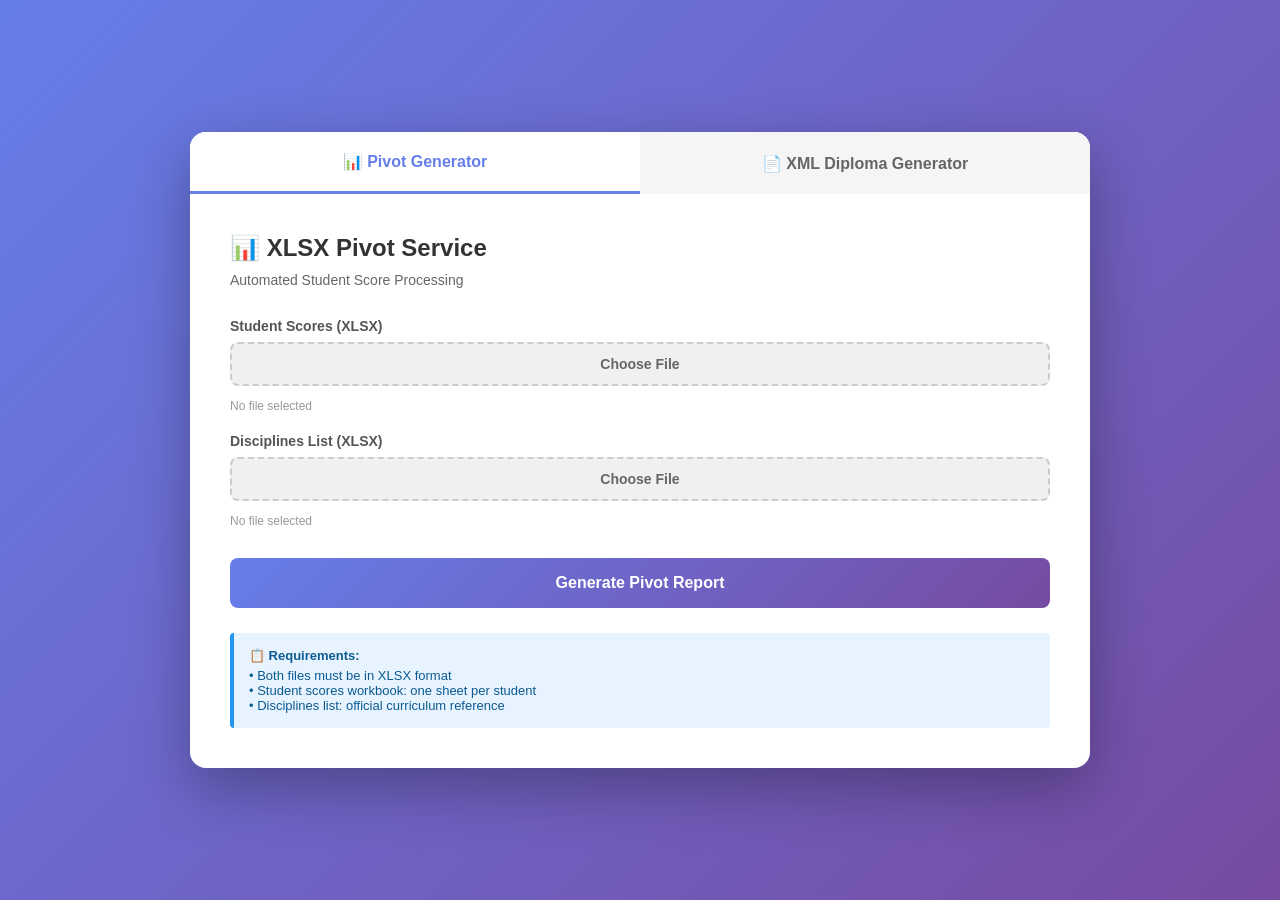
==== java-api/target/classes/public/index.html @ 4dd8fa37 "feat: Add runtime configuration support and XML generation service integration" ====
<!DOCTYPE html>
<html lang="en">
<head>
    <meta charset="UTF-8">
    <meta name="viewport" content="width=device-width, initial-scale=1.0">
    <title>Student Score Processing Services</title>
    <style>
        * {
            margin: 0;
            padding: 0;
            box-sizing: border-box;
        }

        body {
            font-family: -apple-system, BlinkMacSystemFont, 'Segoe UI', Roboto, Oxygen, Ubuntu, sans-serif;
            background: linear-gradient(135deg, #667eea 0%, #764ba2 100%);
            min-height: 100vh;
            display: flex;
            justify-content: center;
            align-items: center;
            padding: 20px;
        }

        .container {
            background: white;
            border-radius: 16px;
            box-shadow: 0 20px 60px rgba(0, 0, 0, 0.3);
            padding: 0;
            max-width: 900px;
            width: 100%;
        }

        .tabs {
            display: flex;
            background: #f5f5f5;
            border-radius: 16px 16px 0 0;
            overflow: hidden;
        }

        .tab {
            flex: 1;
            padding: 20px;
            text-align: center;
            cursor: pointer;
            background: #f5f5f5;
            border: none;
            font-size: 16px;
            font-weight: 600;
            color: #666;
            transition: all 0.3s;
        }

        .tab:hover {
            background: #e8e8e8;
        }

        .tab.active {
            background: white;
            color: #667eea;
            border-bottom: 3px solid #667eea;
        }

        .tab-content {
            display: none;
            padding: 40px;
        }

        .tab-content.active {
            display: block;
        }

        h1 {
            color: #333;
            margin-bottom: 10px;
            font-size: 24px;
        }

        .subtitle {
            color: #666;
            margin-bottom: 30px;
            font-size: 14px;
        }

        .form-group {
            margin-bottom: 20px;
        }

        label {
            display: block;
            color: #555;
            font-weight: 600;
            margin-bottom: 8px;
            font-size: 14px;
        }

        .file-input-wrapper {
            position: relative;
            display: flex;
            align-items: center;
            gap: 12px;
        }

        input[type="file"] {
            display: none;
        }

        input[type="text"],
        input[type="number"],
        select {
            width: 100%;
            padding: 12px;
            border: 2px solid #e0e0e0;
            border-radius: 8px;
            font-size: 14px;
            transition: border-color 0.3s;
        }

        input[type="text"]:focus,
        input[type="number"]:focus,
        select:focus {
            outline: none;
            border-color: #667eea;
        }

        .file-button {
            background: #f0f0f0;
            border: 2px dashed #ccc;
            border-radius: 8px;
            padding: 12px 20px;
            cursor: pointer;
            transition: all 0.3s;
            flex: 1;
            text-align: center;
            color: #666;
        }

        .file-button:hover {
            border-color: #667eea;
            background: #f8f8ff;
        }

        .file-button.has-file {
            border-style: solid;
            border-color: #667eea;
            background: #f0f4ff;
            color: #667eea;
        }

        .file-name {
            font-size: 12px;
            color: #999;
            margin-top: 5px;
        }

        .optional {
            color: #999;
            font-weight: normal;
            font-size: 12px;
        }

        .submit-button {
            width: 100%;
            background: linear-gradient(135deg, #667eea 0%, #764ba2 100%);
            color: white;
            border: none;
            border-radius: 8px;
            padding: 16px;
            font-size: 16px;
            font-weight: 600;
            cursor: pointer;
            transition: all 0.3s;
            margin-top: 10px;
        }

        .submit-button:hover:not(:disabled) {
            transform: translateY(-2px);
            box-shadow: 0 8px 20px rgba(102, 126, 234, 0.4);
        }

        .submit-button:disabled {
            opacity: 0.5;
            cursor: not-allowed;
        }

        .status {
            margin-top: 20px;
            padding: 15px;
            border-radius: 8px;
            display: none;
        }

        .status.success {
            background: #d4edda;
            color: #155724;
            border: 1px solid #c3e6cb;
        }

        .status.error {
            background: #f8d7da;
            color: #721c24;
            border: 1px solid #f5c6cb;
        }

        .status.loading {
            background: #fff3cd;
            color: #856404;
            border: 1px solid #ffeeba;
        }

        .spinner {
            display: inline-block;
            width: 16px;
            height: 16px;
            border: 3px solid rgba(0,0,0,0.1);
            border-top-color: #856404;
            border-radius: 50%;
            animation: spin 0.8s linear infinite;
            margin-right: 8px;
        }

        @keyframes spin {
            to { transform: rotate(360deg); }
        }

        .info-box {
            background: #e7f3ff;
            border-left: 4px solid #2196F3;
            padding: 15px;
            margin-top: 25px;
            border-radius: 4px;
            font-size: 13px;
            color: #0c5a92;
        }

        .info-box strong {
            display: block;
            margin-bottom: 5px;
        }

        .config-grid {
            display: grid;
            grid-template-columns: 1fr 1fr;
            gap: 15px;
        }

        @media (max-width: 768px) {
            .config-grid {
                grid-template-columns: 1fr;
            }
        }
    </style>
</head>
<body>
    <div class="container">
        <!-- Tabs -->
        <div class="tabs">
            <button class="tab active" onclick="switchTab(0)">
                📊 Pivot Generator
            </button>
            <button class="tab" onclick="switchTab(1)">
                📄 XML Diploma Generator
            </button>
        </div>

        <!-- Tab 1: Pivot Service -->
        <div class="tab-content active" id="tab-pivot">
            <h1>📊 XLSX Pivot Service</h1>
            <p class="subtitle">Automated Student Score Processing</p>

            <form id="pivotForm">
                <div class="form-group">
                    <label for="scoresFile">Student Scores (XLSX)</label>
                    <div class="file-input-wrapper">
                        <label class="file-button" id="scoresLabel">
                            Choose File
                            <input type="file" id="scoresFile" accept=".xlsx" required>
                        </label>
                    </div>
                    <div class="file-name" id="scoresName">No file selected</div>
                </div>

                <div class="form-group">
                    <label for="disciplinesFile">Disciplines List (XLSX)</label>
                    <div class="file-input-wrapper">
                        <label class="file-button" id="disciplinesLabel">
                            Choose File
                            <input type="file" id="disciplinesFile" accept=".xlsx" required>
                        </label>
                    </div>
                    <div class="file-name" id="disciplinesName">No file selected</div>
                </div>

                <button type="submit" class="submit-button" id="pivotSubmitBtn">
                    Generate Pivot Report
                </button>
            </form>

            <div class="status" id="pivotStatus"></div>

            <div class="info-box">
                <strong>📋 Requirements:</strong>
                • Both files must be in XLSX format<br>
                • Student scores workbook: one sheet per student<br>
                • Disciplines list: official curriculum reference
            </div>
        </div>

        <!-- Tab 2: XML Service -->
        <div class="tab-content" id="tab-xml">
            <h1>📄 XML Diploma Generator</h1>
            <p class="subtitle">Convert Pivot Table to CyberDiploma XML</p>

            <form id="xmlForm">
                <!-- File Inputs -->
                <div class="form-group">
                    <label for="pivotTableFile">Pivot Table (from previous step)</label>
                    <div class="file-input-wrapper">
                        <label class="file-button" id="pivotTableLabel">
                            Choose File
                            <input type="file" id="pivotTableFile" accept=".xlsx" required>
                        </label>
                    </div>
                    <div class="file-name" id="pivotTableName">No file selected</div>
                </div>

                <div class="form-group">
                    <label for="studentInfoFile">Student Information (XLSX)</label>
                    <div class="file-input-wrapper">
                        <label class="file-button" id="studentInfoLabel">
                            Choose File
                            <input type="file" id="studentInfoFile" accept=".xlsx" required>
                        </label>
                    </div>
                    <div class="file-name" id="studentInfoName">No file selected</div>
                </div>

                <div class="form-group">
                    <label for="curriculumFile">Curriculum <span class="optional">(Optional - for auto credit matching)</span></label>
                    <div class="file-input-wrapper">
                        <label class="file-button" id="curriculumLabel">
                            Choose File
                            <input type="file" id="curriculumFile" accept=".xlsx">
                        </label>
                    </div>
                    <div class="file-name" id="curriculumName">No file selected (optional)</div>
                </div>

                <!-- Configuration -->
                <h3 style="margin-top: 30px; margin-bottom: 15px; color: #333;">Configuration</h3>
                
                <div class="config-grid">
                    <div class="form-group">
                        <label for="eduTerm">Education Term</label>
                        <select id="eduTerm" name="edu_term" required>
                            <option value="2 года">2 года (магистр)</option>
                            <option value="4 года" selected>4 года (бакалавр)</option>
                        </select>
                    </div>

                    <div class="form-group">
                        <label for="qualification">Qualification</label>
                        <select id="qualification" name="qualification" required>
                            <option value="бакалавр" selected>Бакалавр</option>
                            <option value="магистр">Магистр</option>
                        </select>
                    </div>

                    <div class="form-group">
                        <label for="eduForm">Education Form</label>
                        <select id="eduForm" name="edu_form" required>
                            <option value="очная" selected>Очная</option>
                            <option value="заочная">Заочная</option>
                            <option value="очно-заочная">Очно-заочная</option>
                        </select>
                    </div>

                    <div class="form-group">
                        <label for="speciality">Speciality</label>
                        <select id="speciality" name="speciality" required>
                            <option value="09.03.02 Интеллектуальные информационные системы и технологии">09.03.02 ИИС и Т</option>
                            <option value="11.03.02 Интеллектуальные телекоммуникационные системы и сети" selected>11.03.02 ИТС и С (бак)</option>
                            <option value="11.04.02 Интеллектуальные телекоммуникационные системы и сети">11.04.02 ИТС и С (маг)</option>
                        </select>
                    </div>

                    <div class="form-group">
                        <label for="eduProgrVol">Program Volume (credits)</label>
                        <input type="number" id="eduProgrVol" name="edu_progr_vol" value="240" required>
                    </div>

                    <div class="form-group">
                        <label for="eduProgrVolContact">Contact Hours</label>
                        <input type="text" id="eduProgrVolContact" name="edu_progr_vol_contact" value="3248 ак.час" required>
                    </div>

                    <div class="form-group">
                        <label for="practTotalZe">Practice Total (credits)</label>
                        <input type="number" id="practTotalZe" name="pract_total_z_e" value="24" required>
                    </div>

                    <div class="form-group">
                        <label for="giaZe">GIA Credits</label>
                        <input type="number" id="giaZe" name="gia_z_e" value="9" required>
                    </div>

                    <div class="form-group">
                        <label for="gekChairman">GEK Chairman</label>
                        <input type="text" id="gekChairman" name="gek_chairman" value="Пашукова Светлана Геннадьевна" required>
                    </div>

                    <div class="form-group">
                        <label for="stateExamCredits">State Exam Credits (manual)</label>
                        <input type="number" id="stateExamCredits" name="state_exam_credits" value="6" required>
                    </div>
                </div>

                <button type="submit" class="submit-button" id="xmlSubmitBtn">
                    Generate XML Diploma
                </button>
            </form>

            <div class="status" id="xmlStatus"></div>

            <div class="info-box">
                <strong>📋 Requirements:</strong>
                • Pivot table from previous step<br>
                • Student info with columns: ФИО, ДатаРожд, ТемаВКР, ОценкаВКР, etc.<br>
                • Curriculum is optional (for auto credit matching)
            </div>
        </div>
    </div>

    <script>
        // Load runtime config from server into `window.APP_CONFIG`
        window.APP_CONFIG = {};
        window.APP_CONFIG_READY = (async function loadAppConfig(){
            try {
                const resp = await fetch('/config');
                if (resp.ok) window.APP_CONFIG = await resp.json();
            } catch (e) { /* ignore, fall back to defaults */ }
        })();
        
        // Tab switching
        function switchTab(index) {
            const tabs = document.querySelectorAll('.tab');
            const contents = document.querySelectorAll('.tab-content');
            
            tabs.forEach((tab, i) => {
                if (i === index) {
                    tab.classList.add('active');
                    contents[i].classList.add('active');
                } else {
                    tab.classList.remove('active');
                    contents[i].classList.remove('active');
                }
            });
        }

        // File input handlers - Pivot Service
        const scoresFile = document.getElementById('scoresFile');
        const disciplinesFile = document.getElementById('disciplinesFile');
        const scoresLabel = document.getElementById('scoresLabel');
        const disciplinesLabel = document.getElementById('disciplinesLabel');
        const scoresName = document.getElementById('scoresName');
        const disciplinesName = document.getElementById('disciplinesName');

        scoresFile.addEventListener('change', (e) => {
            if (e.target.files.length > 0) {
                scoresLabel.classList.add('has-file');
                scoresName.textContent = e.target.files[0].name;
            }
        });

        disciplinesFile.addEventListener('change', (e) => {
            if (e.target.files.length > 0) {
                disciplinesLabel.classList.add('has-file');
                disciplinesName.textContent = e.target.files[0].name;
            }
        });

        // File input handlers - XML Service
        const pivotTableFile = document.getElementById('pivotTableFile');
        const studentInfoFile = document.getElementById('studentInfoFile');
        const curriculumFile = document.getElementById('curriculumFile');
        const pivotTableLabel = document.getElementById('pivotTableLabel');
        const studentInfoLabel = document.getElementById('studentInfoLabel');
        const curriculumLabel = document.getElementById('curriculumLabel');
        const pivotTableName = document.getElementById('pivotTableName');
        const studentInfoName = document.getElementById('studentInfoName');
        const curriculumName = document.getElementById('curriculumName');

        pivotTableFile.addEventListener('change', (e) => {
            if (e.target.files.length > 0) {
                pivotTableLabel.classList.add('has-file');
                pivotTableName.textContent = e.target.files[0].name;
            }
        });

        studentInfoFile.addEventListener('change', (e) => {
            if (e.target.files.length > 0) {
                studentInfoLabel.classList.add('has-file');
                studentInfoName.textContent = e.target.files[0].name;
            }
        });

        curriculumFile.addEventListener('change', (e) => {
            if (e.target.files.length > 0) {
                curriculumLabel.classList.add('has-file');
                curriculumName.textContent = e.target.files[0].name;
            }
        });

        // Pivot form submission
        const pivotForm = document.getElementById('pivotForm');
        const pivotStatus = document.getElementById('pivotStatus');
        const pivotSubmitBtn = document.getElementById('pivotSubmitBtn');

        pivotForm.addEventListener('submit', async (e) => {
            e.preventDefault();
            
            // Wait for config to load before proceeding
            await window.APP_CONFIG_READY;

            if (!scoresFile.files[0] || !disciplinesFile.files[0]) {
                showStatus('pivotStatus', 'error', 'Please select both files');
                return;
            }

            pivotSubmitBtn.disabled = true;
            showStatus('pivotStatus', 'loading', '<span class="spinner"></span>Processing files, please wait...');

            const formData = new FormData();
            formData.append('scores_xlsx', scoresFile.files[0]);
            formData.append('disciplines_xlsx', disciplinesFile.files[0]);

            try {
                // Use configured pivot service URL from runtime config
                const apiBase = (window.APP_CONFIG && window.APP_CONFIG.API_BASE_URL) ? window.APP_CONFIG.API_BASE_URL : '';
                const pivotPath = (window.APP_CONFIG && window.APP_CONFIG.API_PIVOT_PATH) ? window.APP_CONFIG.API_PIVOT_PATH : '/pivot';
                const pivotUrl = apiBase ? (apiBase.replace(/\/$/, '') + pivotPath) : '/pivot';

                const response = await fetch(pivotUrl, {
                    method: 'POST',
                    body: formData
                });

                if (!response.ok) {
                    const error = await response.text();
                    throw new Error(error || 'Processing failed');
                }

                const blob = await response.blob();
                downloadFile(blob, `pivot_report_${Date.now()}.xlsx`);

                showStatus('pivotStatus', 'success', '✓ Report generated successfully! Download started.');
                
                setTimeout(() => {
                    pivotForm.reset();
                    scoresLabel.classList.remove('has-file');
                    disciplinesLabel.classList.remove('has-file');
                    scoresName.textContent = 'No file selected';
                    disciplinesName.textContent = 'No file selected';
                }, 2000);

            } catch (error) {
                showStatus('pivotStatus', 'error', `✗ Error: ${error.message}`);
            } finally {
                pivotSubmitBtn.disabled = false;
            }
        });

        // XML form submission
        const xmlForm = document.getElementById('xmlForm');
        const xmlStatus = document.getElementById('xmlStatus');
        const xmlSubmitBtn = document.getElementById('xmlSubmitBtn');

        xmlForm.addEventListener('submit', async (e) => {
            e.preventDefault();
            
            // Wait for config to load before proceeding
            await window.APP_CONFIG_READY;

            if (!pivotTableFile.files[0] || !studentInfoFile.files[0]) {
                showStatus('xmlStatus', 'error', 'Please select required files');
                return;
            }

            xmlSubmitBtn.disabled = true;
            showStatus('xmlStatus', 'loading', '<span class="spinner"></span>Generating XML, please wait...');

            const formData = new FormData();
            formData.append('pivot_table', pivotTableFile.files[0]);
            formData.append('student_info', studentInfoFile.files[0]);
            if (curriculumFile.files[0]) {
                formData.append('curriculum', curriculumFile.files[0]);
            }

            // Add configuration
            formData.append('edu_term', document.getElementById('eduTerm').value);
            formData.append('qualification', document.getElementById('qualification').value);
            formData.append('edu_form', document.getElementById('eduForm').value);
            formData.append('speciality', document.getElementById('speciality').value);
            formData.append('edu_progr_vol', document.getElementById('eduProgrVol').value);
            formData.append('edu_progr_vol_contact', document.getElementById('eduProgrVolContact').value);
            formData.append('pract_total_z_e', document.getElementById('practTotalZe').value);
            formData.append('gia_z_e', document.getElementById('giaZe').value);
            formData.append('gek_chairman', document.getElementById('gekChairman').value);
            formData.append('state_exam_credits', document.getElementById('stateExamCredits').value);

            try {
                // Prefer explicit XML service URL from runtime config when available
                const xmlBase = (window.APP_CONFIG && window.APP_CONFIG.XML_API_BASE_URL) ? window.APP_CONFIG.XML_API_BASE_URL : '';
                const xmlPath = (window.APP_CONFIG && window.APP_CONFIG.XML_GENERATE_PATH) ? window.APP_CONFIG.XML_GENERATE_PATH : '/generate-xml';
                const xmlUrl = xmlBase ? (xmlBase.replace(/\/$/, '') + xmlPath) : '/generate-xml';

                const response = await fetch(xmlUrl, {
                    method: 'POST',
                    body: formData
                });

                if (!response.ok) {
                    const error = await response.text();
                    throw new Error(error || 'XML generation failed');
                }

                const blob = await response.blob();
                downloadFile(blob, `diploma_${Date.now()}.xml`);

                showStatus('xmlStatus', 'success', '✓ XML generated successfully! Download started.');

            } catch (error) {
                showStatus('xmlStatus', 'error', `✗ Error: ${error.message}`);
            } finally {
                xmlSubmitBtn.disabled = false;
            }
        });

        function showStatus(elementId, type, message) {
            const status = document.getElementById(elementId);
            status.className = `status ${type}`;
            status.innerHTML = message;
            status.style.display = 'block';

            if (type !== 'loading') {
                setTimeout(() => {
                    status.style.display = 'none';
                }, 5000);
            }
        }

        function downloadFile(blob, filename) {
            const url = window.URL.createObjectURL(blob);
            const a = document.createElement('a');
            a.href = url;
            a.download = filename;
            document.body.appendChild(a);
            a.click();
            window.URL.revokeObjectURL(url);
            document.body.removeChild(a);
        }
    </script>
</body>
</html>
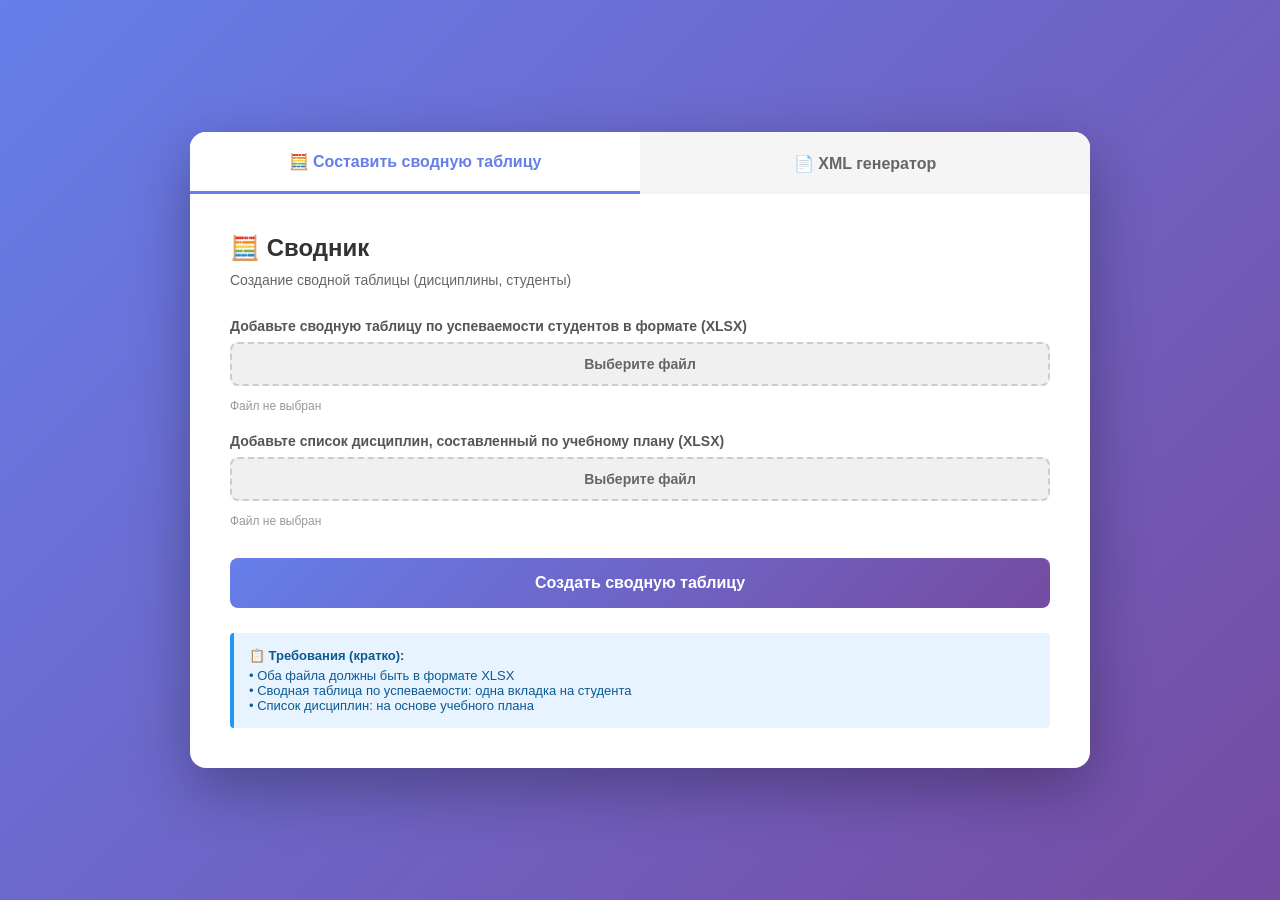
==== commit 81c8c4ce: "Add XML Diploma Generator and run script - pivot bagfixes, add empty cell highlite - Implemented the" ====
--- a/java-api/target/classes/public/index.html
+++ b/java-api/target/classes/public/index.html
@@ -1,5 +1,5 @@
 <!DOCTYPE html>
-<html lang="en">
+<html lang="ru">
 <head>
     <meta charset="UTF-8">
     <meta name="viewport" content="width=device-width, initial-scale=1.0">
@@ -12,7 +12,7 @@
         }
 
         body {
-            font-family: -apple-system, BlinkMacSystemFont, 'Segoe UI', Roboto, Oxygen, Ubuntu, sans-serif;
+            font-family: Montserrat, -apple-system, BlinkMacSystemFont, 'Segoe UI', Roboto, Oxygen, Ubuntu, sans-serif;
             background: linear-gradient(135deg, #667eea 0%, #764ba2 100%);
             min-height: 100vh;
             display: flex;
@@ -31,6 +31,7 @@
         }
 
         .tabs {
+            font-family: Montserrat, sans-serif;
             display: flex;
             background: #f5f5f5;
             border-radius: 16px 16px 0 0;
@@ -38,6 +39,7 @@
         }
 
         .tab {
+            font-family: Montserrat, sans-serif;
             flex: 1;
             padding: 20px;
             text-align: center;
@@ -255,102 +257,102 @@
         <!-- Tabs -->
         <div class="tabs">
             <button class="tab active" onclick="switchTab(0)">
-                📊 Pivot Generator
+                &#x1F9EE; Составить сводную таблицу
             </button>
             <button class="tab" onclick="switchTab(1)">
-                📄 XML Diploma Generator
+                📄 XML генератор
             </button>
         </div>
 
         <!-- Tab 1: Pivot Service -->
         <div class="tab-content active" id="tab-pivot">
-            <h1>📊 XLSX Pivot Service</h1>
-            <p class="subtitle">Automated Student Score Processing</p>
+            <h1>&#x1F9EE; Сводник</h1>
+            <p class="subtitle">Создание сводной таблицы (дисциплины, студенты)</p>
 
             <form id="pivotForm">
                 <div class="form-group">
-                    <label for="scoresFile">Student Scores (XLSX)</label>
+                    <label for="scoresFile">Добавьте сводную таблицу по успеваемости студентов в формате (XLSX)</label>
                     <div class="file-input-wrapper">
                         <label class="file-button" id="scoresLabel">
-                            Choose File
+                            Выберите файл
                             <input type="file" id="scoresFile" accept=".xlsx" required>
                         </label>
                     </div>
-                    <div class="file-name" id="scoresName">No file selected</div>
+                    <div class="file-name" id="scoresName">Файл не выбран</div>
                 </div>
 
                 <div class="form-group">
-                    <label for="disciplinesFile">Disciplines List (XLSX)</label>
+                    <label for="disciplinesFile">Добавьте список дисциплин, составленный по учебному плану (XLSX)</label>
                     <div class="file-input-wrapper">
                         <label class="file-button" id="disciplinesLabel">
-                            Choose File
+                            Выберите файл
                             <input type="file" id="disciplinesFile" accept=".xlsx" required>
                         </label>
                     </div>
-                    <div class="file-name" id="disciplinesName">No file selected</div>
+                    <div class="file-name" id="disciplinesName">Файл не выбран</div>
                 </div>
 
                 <button type="submit" class="submit-button" id="pivotSubmitBtn">
-                    Generate Pivot Report
+                    Создать сводную таблицу
                 </button>
             </form>
 
             <div class="status" id="pivotStatus"></div>
 
             <div class="info-box">
-                <strong>📋 Requirements:</strong>
-                • Both files must be in XLSX format<br>
-                • Student scores workbook: one sheet per student<br>
-                • Disciplines list: official curriculum reference
+                <strong>📋 Требования (кратко):</strong>
+                • Оба файла должны быть в формате XLSX<br>
+                • Сводная таблица по успеваемости: одна вкладка на студента<br>
+                • Список дисциплин: на основе учебного плана
             </div>
         </div>
 
         <!-- Tab 2: XML Service -->
         <div class="tab-content" id="tab-xml">
-            <h1>📄 XML Diploma Generator</h1>
-            <p class="subtitle">Convert Pivot Table to CyberDiploma XML</p>
+            <h1>📄 Создать XML документ</h1>
+            <p class="subtitle">Конвертировать сводную таблицу в XML документ для программы КиберДИПЛОМ</p>
 
             <form id="xmlForm">
                 <!-- File Inputs -->
                 <div class="form-group">
-                    <label for="pivotTableFile">Pivot Table (from previous step)</label>
+                    <label for="pivotTableFile">Сводная таблица (с первой вкладки, доработанная) (XLSX)</label>
                     <div class="file-input-wrapper">
                         <label class="file-button" id="pivotTableLabel">
-                            Choose File
+                            Выберите файл
                             <input type="file" id="pivotTableFile" accept=".xlsx" required>
                         </label>
                     </div>
-                    <div class="file-name" id="pivotTableName">No file selected</div>
+                    <div class="file-name" id="pivotTableName">Файл не выбран</div>
                 </div>
 
                 <div class="form-group">
-                    <label for="studentInfoFile">Student Information (XLSX)</label>
+                    <label for="studentInfoFile">Информация о студентах (XLSX)</label>
                     <div class="file-input-wrapper">
                         <label class="file-button" id="studentInfoLabel">
-                            Choose File
+                            Выберите файл
                             <input type="file" id="studentInfoFile" accept=".xlsx" required>
                         </label>
                     </div>
-                    <div class="file-name" id="studentInfoName">No file selected</div>
+                    <div class="file-name" id="studentInfoName">Файл не выбран</div>
                 </div>
 
                 <div class="form-group">
-                    <label for="curriculumFile">Curriculum <span class="optional">(Optional - for auto credit matching)</span></label>
+                    <label for="curriculumFile">Учебный план <span class="optional">(или таблица с зачетными единицами по дисциплин) (XLSX)</span></label>
                     <div class="file-input-wrapper">
                         <label class="file-button" id="curriculumLabel">
-                            Choose File
+                            Выберите файл
                             <input type="file" id="curriculumFile" accept=".xlsx">
                         </label>
                     </div>
-                    <div class="file-name" id="curriculumName">No file selected (optional)</div>
+                    <div class="file-name" id="curriculumName">Файл не выбран (optional)</div>
                 </div>
 
                 <!-- Configuration -->
-                <h3 style="margin-top: 30px; margin-bottom: 15px; color: #333;">Configuration</h3>
+                <h3 style="margin-top: 30px; margin-bottom: 15px; color: #333;">Параметры</h3>
                 
                 <div class="config-grid">
                     <div class="form-group">
-                        <label for="eduTerm">Education Term</label>
+                        <label for="eduTerm">Период обучения</label>
                         <select id="eduTerm" name="edu_term" required>
                             <option value="2 года">2 года (магистр)</option>
                             <option value="4 года" selected>4 года (бакалавр)</option>
@@ -358,7 +360,7 @@
                     </div>
 
                     <div class="form-group">
-                        <label for="qualification">Qualification</label>
+                        <label for="qualification">Квалификация</label>
                         <select id="qualification" name="qualification" required>
                             <option value="бакалавр" selected>Бакалавр</option>
                             <option value="магистр">Магистр</option>
@@ -366,7 +368,7 @@
                     </div>
 
                     <div class="form-group">
-                        <label for="eduForm">Education Form</label>
+                        <label for="eduForm">Форма обучения</label>
                         <select id="eduForm" name="edu_form" required>
                             <option value="очная" selected>Очная</option>
                             <option value="заочная">Заочная</option>
@@ -375,57 +377,58 @@
                     </div>
 
                     <div class="form-group">
-                        <label for="speciality">Speciality</label>
-                        <select id="speciality" name="speciality" required>
-                            <option value="09.03.02 Интеллектуальные информационные системы и технологии">09.03.02 ИИС и Т</option>
-                            <option value="11.03.02 Интеллектуальные телекоммуникационные системы и сети" selected>11.03.02 ИТС и С (бак)</option>
-                            <option value="11.04.02 Интеллектуальные телекоммуникационные системы и сети">11.04.02 ИТС и С (маг)</option>
-                        </select>
-                    </div>
-
-                    <div class="form-group">
-                        <label for="eduProgrVol">Program Volume (credits)</label>
+                        <label for="speciality">Специальность</label>
+                        <input type="text" id="speciality" name="speciality" list="specialityList" required>
+                        <datalist id="specialityList">
+                            <option value="09.03.02 Интеллектуальные информационные системы и технологии">
+                            <option value="11.03.02 Интеллектуальные телекоммуникационные системы и сети">
+                            <option value="11.04.02 Интеллектуальные телекоммуникационные системы и сети">
+                        </datalist>
+                    </div>
+
+                    <div class="form-group">
+                        <label for="eduProgrVol">Объем образовательной программы (зачетные единицы)</label>
                         <input type="number" id="eduProgrVol" name="edu_progr_vol" value="240" required>
                     </div>
 
                     <div class="form-group">
-                        <label for="eduProgrVolContact">Contact Hours</label>
+                        <label for="eduProgrVolContact">Контактные часы</label>
                         <input type="text" id="eduProgrVolContact" name="edu_progr_vol_contact" value="3248 ак.час" required>
                     </div>
 
                     <div class="form-group">
-                        <label for="practTotalZe">Practice Total (credits)</label>
+                        <label for="practTotalZe">Объем практик (зачетные единицы)</label>
                         <input type="number" id="practTotalZe" name="pract_total_z_e" value="24" required>
                     </div>
 
                     <div class="form-group">
-                        <label for="giaZe">GIA Credits</label>
+                        <label for="giaZe">ГИА (зачетные единицы)</label>
                         <input type="number" id="giaZe" name="gia_z_e" value="9" required>
                     </div>
 
                     <div class="form-group">
-                        <label for="gekChairman">GEK Chairman</label>
+                        <label for="gekChairman">Председатель ГЭК</label>
                         <input type="text" id="gekChairman" name="gek_chairman" value="Пашукова Светлана Геннадьевна" required>
                     </div>
 
                     <div class="form-group">
-                        <label for="stateExamCredits">State Exam Credits (manual)</label>
+                        <label for="stateExamCredits">Государственный экзамен (зачетные единицы)</label>
                         <input type="number" id="stateExamCredits" name="state_exam_credits" value="6" required>
                     </div>
                 </div>
 
                 <button type="submit" class="submit-button" id="xmlSubmitBtn">
-                    Generate XML Diploma
+                    Создать XML документ
                 </button>
             </form>
 
             <div class="status" id="xmlStatus"></div>
 
             <div class="info-box">
-                <strong>📋 Requirements:</strong>
-                • Pivot table from previous step<br>
-                • Student info with columns: ФИО, ДатаРожд, ТемаВКР, ОценкаВКР, etc.<br>
-                • Curriculum is optional (for auto credit matching)
+                <strong>📋 Требования (кратко):</strong>
+                • Сводная таблица (доработанная)<br>
+                • Информация по студентам: ФИО, ДатаРожд, ТемаВКР, ОценкаВКР и остальная информация.<br>
+                • Учебный план или список дисциплин с указанием зачетных единиц
             </div>
         </div>
     </div>
@@ -535,9 +538,10 @@
 
             try {
                 // Use configured pivot service URL from runtime config
-                const apiBase = (window.APP_CONFIG && window.APP_CONFIG.API_BASE_URL) ? window.APP_CONFIG.API_BASE_URL : '';
-                const pivotPath = (window.APP_CONFIG && window.APP_CONFIG.API_PIVOT_PATH) ? window.APP_CONFIG.API_PIVOT_PATH : '/pivot';
-                const pivotUrl = apiBase ? (apiBase.replace(/\/$/, '') + pivotPath) : '/pivot';
+                // const apiBase = (window.APP_CONFIG && window.APP_CONFIG.PIVOT_ENGINE_BASE_URL) ? window.APP_CONFIG.PIVOT_ENGINE_BASE_URL : '';
+                // const pivotPath = (window.APP_CONFIG && window.APP_CONFIG.PIVOT_API_PATH) ? window.APP_CONFIG.PIVOT_API_PATH : '/pivot';
+                // const pivotUrl = apiBase ? (apiBase.replace(/\/$/, '') + pivotPath) : '/pivot';
+                const pivotUrl = '/pivot';
 
                 const response = await fetch(pivotUrl, {
                     method: 'POST',
@@ -558,8 +562,8 @@
                     pivotForm.reset();
                     scoresLabel.classList.remove('has-file');
                     disciplinesLabel.classList.remove('has-file');
-                    scoresName.textContent = 'No file selected';
-                    disciplinesName.textContent = 'No file selected';
+                    scoresName.textContent = 'Файл не выбран';
+                    disciplinesName.textContent = 'Файл не выбран';
                 }, 2000);
 
             } catch (error) {
@@ -609,9 +613,9 @@
 
             try {
                 // Prefer explicit XML service URL from runtime config when available
-                const xmlBase = (window.APP_CONFIG && window.APP_CONFIG.XML_API_BASE_URL) ? window.APP_CONFIG.XML_API_BASE_URL : '';
-                const xmlPath = (window.APP_CONFIG && window.APP_CONFIG.XML_GENERATE_PATH) ? window.APP_CONFIG.XML_GENERATE_PATH : '/generate-xml';
-                const xmlUrl = xmlBase ? (xmlBase.replace(/\/$/, '') + xmlPath) : '/generate-xml';
+                // const xmlBase = (window.APP_CONFIG && window.APP_CONFIG.XML_API_BASE_URL) ? window.APP_CONFIG.XML_API_BASE_URL : '';
+                // const xmlPath = (window.APP_CONFIG && window.APP_CONFIG.XML_GENERATE_PATH) ? window.APP_CONFIG.XML_GENERATE_PATH : '/generate-xml';
+                const xmlUrl ='/generate-xml';
 
                 const response = await fetch(xmlUrl, {
                     method: 'POST',
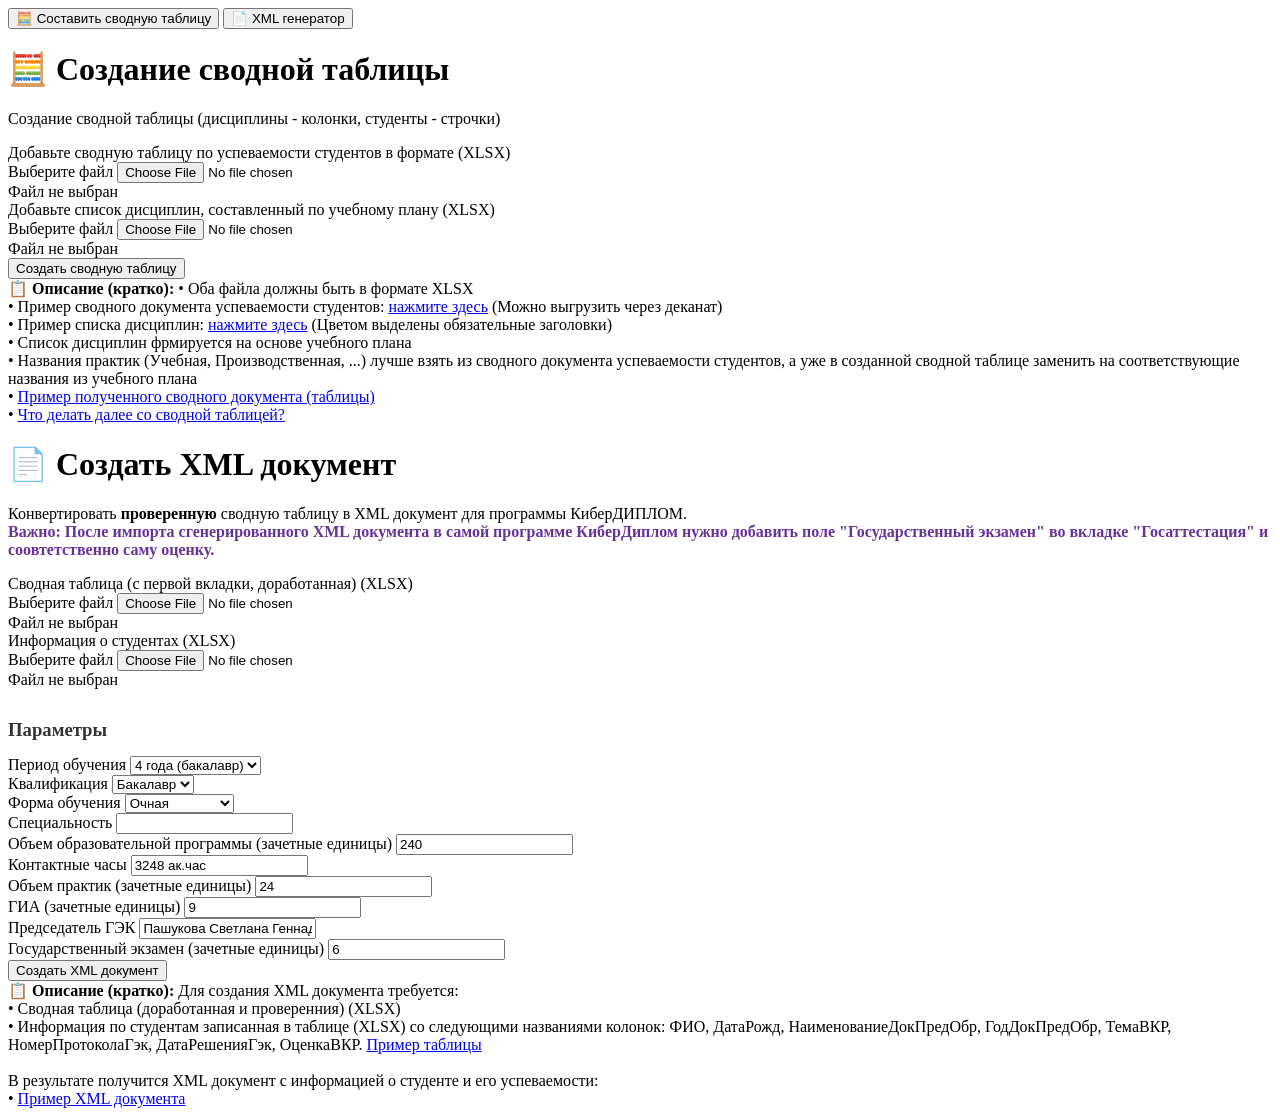
==== commit 0892cac2: "Refactor UI and imports across App, TkIndex, HTML - Update imports in App.java for proper grouping a" ====
--- a/java-api/target/classes/public/index.html
+++ b/java-api/target/classes/public/index.html
@@ -1,667 +1,376 @@
-<!DOCTYPE html>
+<!doctype html>
 <html lang="ru">
-<head>
-    <meta charset="UTF-8">
-    <meta name="viewport" content="width=device-width, initial-scale=1.0">
-    <title>Student Score Processing Services</title>
-    <style>
-        * {
-            margin: 0;
-            padding: 0;
-            box-sizing: border-box;
-        }
-
-        body {
-            font-family: Montserrat, -apple-system, BlinkMacSystemFont, 'Segoe UI', Roboto, Oxygen, Ubuntu, sans-serif;
-            background: linear-gradient(135deg, #667eea 0%, #764ba2 100%);
-            min-height: 100vh;
-            display: flex;
-            justify-content: center;
-            align-items: center;
-            padding: 20px;
-        }
-
-        .container {
-            background: white;
-            border-radius: 16px;
-            box-shadow: 0 20px 60px rgba(0, 0, 0, 0.3);
-            padding: 0;
-            max-width: 900px;
-            width: 100%;
-        }
-
-        .tabs {
-            font-family: Montserrat, sans-serif;
-            display: flex;
-            background: #f5f5f5;
-            border-radius: 16px 16px 0 0;
-            overflow: hidden;
-        }
-
-        .tab {
-            font-family: Montserrat, sans-serif;
-            flex: 1;
-            padding: 20px;
-            text-align: center;
-            cursor: pointer;
-            background: #f5f5f5;
-            border: none;
-            font-size: 16px;
-            font-weight: 600;
-            color: #666;
-            transition: all 0.3s;
-        }
-
-        .tab:hover {
-            background: #e8e8e8;
-        }
-
-        .tab.active {
-            background: white;
-            color: #667eea;
-            border-bottom: 3px solid #667eea;
-        }
-
-        .tab-content {
-            display: none;
-            padding: 40px;
-        }
-
-        .tab-content.active {
-            display: block;
-        }
-
-        h1 {
-            color: #333;
-            margin-bottom: 10px;
-            font-size: 24px;
-        }
-
-        .subtitle {
-            color: #666;
-            margin-bottom: 30px;
-            font-size: 14px;
-        }
-
-        .form-group {
-            margin-bottom: 20px;
-        }
-
-        label {
-            display: block;
-            color: #555;
-            font-weight: 600;
-            margin-bottom: 8px;
-            font-size: 14px;
-        }
-
-        .file-input-wrapper {
-            position: relative;
-            display: flex;
-            align-items: center;
-            gap: 12px;
-        }
-
-        input[type="file"] {
-            display: none;
-        }
-
-        input[type="text"],
-        input[type="number"],
-        select {
-            width: 100%;
-            padding: 12px;
-            border: 2px solid #e0e0e0;
-            border-radius: 8px;
-            font-size: 14px;
-            transition: border-color 0.3s;
-        }
-
-        input[type="text"]:focus,
-        input[type="number"]:focus,
-        select:focus {
-            outline: none;
-            border-color: #667eea;
-        }
-
-        .file-button {
-            background: #f0f0f0;
-            border: 2px dashed #ccc;
-            border-radius: 8px;
-            padding: 12px 20px;
-            cursor: pointer;
-            transition: all 0.3s;
-            flex: 1;
-            text-align: center;
-            color: #666;
-        }
-
-        .file-button:hover {
-            border-color: #667eea;
-            background: #f8f8ff;
-        }
-
-        .file-button.has-file {
-            border-style: solid;
-            border-color: #667eea;
-            background: #f0f4ff;
-            color: #667eea;
-        }
-
-        .file-name {
-            font-size: 12px;
-            color: #999;
-            margin-top: 5px;
-        }
-
-        .optional {
-            color: #999;
-            font-weight: normal;
-            font-size: 12px;
-        }
-
-        .submit-button {
-            width: 100%;
-            background: linear-gradient(135deg, #667eea 0%, #764ba2 100%);
-            color: white;
-            border: none;
-            border-radius: 8px;
-            padding: 16px;
-            font-size: 16px;
-            font-weight: 600;
-            cursor: pointer;
-            transition: all 0.3s;
-            margin-top: 10px;
-        }
-
-        .submit-button:hover:not(:disabled) {
-            transform: translateY(-2px);
-            box-shadow: 0 8px 20px rgba(102, 126, 234, 0.4);
-        }
-
-        .submit-button:disabled {
-            opacity: 0.5;
-            cursor: not-allowed;
-        }
-
-        .status {
-            margin-top: 20px;
-            padding: 15px;
-            border-radius: 8px;
-            display: none;
-        }
-
-        .status.success {
-            background: #d4edda;
-            color: #155724;
-            border: 1px solid #c3e6cb;
-        }
-
-        .status.error {
-            background: #f8d7da;
-            color: #721c24;
-            border: 1px solid #f5c6cb;
-        }
-
-        .status.loading {
-            background: #fff3cd;
-            color: #856404;
-            border: 1px solid #ffeeba;
-        }
-
-        .spinner {
-            display: inline-block;
-            width: 16px;
-            height: 16px;
-            border: 3px solid rgba(0,0,0,0.1);
-            border-top-color: #856404;
-            border-radius: 50%;
-            animation: spin 0.8s linear infinite;
-            margin-right: 8px;
-        }
-
-        @keyframes spin {
-            to { transform: rotate(360deg); }
-        }
-
-        .info-box {
-            background: #e7f3ff;
-            border-left: 4px solid #2196F3;
-            padding: 15px;
-            margin-top: 25px;
-            border-radius: 4px;
-            font-size: 13px;
-            color: #0c5a92;
-        }
-
-        .info-box strong {
-            display: block;
-            margin-bottom: 5px;
-        }
-
-        .config-grid {
-            display: grid;
-            grid-template-columns: 1fr 1fr;
-            gap: 15px;
-        }
-
-        @media (max-width: 768px) {
-            .config-grid {
-                grid-template-columns: 1fr;
-            }
-        }
-    </style>
-</head>
-<body>
-    <div class="container">
-        <!-- Tabs -->
-        <div class="tabs">
-            <button class="tab active" onclick="switchTab(0)">
-                &#x1F9EE; Составить сводную таблицу
-            </button>
-            <button class="tab" onclick="switchTab(1)">
-                📄 XML генератор
-            </button>
-        </div>
-
-        <!-- Tab 1: Pivot Service -->
-        <div class="tab-content active" id="tab-pivot">
-            <h1>&#x1F9EE; Сводник</h1>
-            <p class="subtitle">Создание сводной таблицы (дисциплины, студенты)</p>
-
-            <form id="pivotForm">
-                <div class="form-group">
-                    <label for="scoresFile">Добавьте сводную таблицу по успеваемости студентов в формате (XLSX)</label>
-                    <div class="file-input-wrapper">
-                        <label class="file-button" id="scoresLabel">
-                            Выберите файл
-                            <input type="file" id="scoresFile" accept=".xlsx" required>
-                        </label>
-                    </div>
-                    <div class="file-name" id="scoresName">Файл не выбран</div>
+    <head>
+        <meta charset="UTF-8" />
+        <meta name="viewport" content="width=device-width, initial-scale=1.0" />
+        <link rel="stylesheet" href="/styles.css" />
+        <title>Student Score Processing Services</title>
+    </head>
+    <body>
+        <div class="container">
+            <!-- Tabs -->
+            <div class="tabs">
+                <button class="tab active" onclick="switchTab(0)">
+                    &#x1F9EE; Составить сводную таблицу
+                </button>
+                <button class="tab" onclick="switchTab(1)">
+                    📄 XML генератор
+                </button>
+            </div>
+
+            <!-- Tab 1: Pivot Service -->
+            <div class="tab-content active" id="tab-pivot">
+                <h1>&#x1F9EE; Создание сводной таблицы</h1>
+                <p class="subtitle">
+                    Создание сводной таблицы (дисциплины - колонки, студенты -
+                    строчки)
+                </p>
+
+                <form id="pivotForm">
+                    <div class="form-group">
+                        <label for="scoresFile"
+                            >Добавьте сводную таблицу по успеваемости студентов
+                            в формате (XLSX)</label
+                        >
+                        <div class="file-input-wrapper">
+                            <label class="file-button" id="scoresLabel">
+                                Выберите файл
+                                <input
+                                    type="file"
+                                    id="scoresFile"
+                                    accept=".xlsx"
+                                    required
+                                />
+                            </label>
+                        </div>
+                        <div class="file-name" id="scoresName">
+                            Файл не выбран
+                        </div>
+                    </div>
+
+                    <div class="form-group">
+                        <label for="disciplinesFile"
+                            >Добавьте список дисциплин, составленный по учебному
+                            плану (XLSX)</label
+                        >
+                        <div class="file-input-wrapper">
+                            <label class="file-button" id="disciplinesLabel">
+                                Выберите файл
+                                <input
+                                    type="file"
+                                    id="disciplinesFile"
+                                    accept=".xlsx"
+                                    required
+                                />
+                            </label>
+                        </div>
+                        <div class="file-name" id="disciplinesName">
+                            Файл не выбран
+                        </div>
+                    </div>
+
+                    <button
+                        type="submit"
+                        class="submit-button"
+                        id="pivotSubmitBtn"
+                    >
+                        Создать сводную таблицу
+                    </button>
+                </form>
+
+                <div class="status" id="pivotStatus"></div>
+
+                <div class="info-box">
+                    <strong>📋 Описание (кратко):</strong>
+                    • Оба файла должны быть в формате XLSX<br />
+                    • Пример сводного документа успеваемости студентов:
+                    <a href="https://disk.yandex.ru/d/LvZgJE5FIG193w"
+                        >нажмите здесь</a
+                    >
+                    (Можно выгрузить через деканат)<br />
+                    • Пример списка дисциплин:
+                    <a href="https://disk.yandex.ru/d/fvnxH2Znt6EZTA"
+                        >нажмите здесь</a
+                    >
+                    (Цветом выделены обязательные заголовки)<br />
+                    • Список дисциплин фрмируется на основе учебного плана<br />
+                    • Названия практик (Учебная, Производственная, ...) лучше
+                    взять из сводного документа успеваемости студентов, а уже в
+                    созданной сводной таблице заменить на соответствующие
+                    названия из учебного плана<br />
+                    •
+                    <a href="https://disk.yandex.ru/i/SsPhokXMWgzYpg"
+                        >Пример полученного сводного документа (таблицы)</a
+                    ><br />
+                    •
+                    <a href="about-pivot"
+                        >Что делать далее со сводной таблицей?</a
+                    >
                 </div>
-
-                <div class="form-group">
-                    <label for="disciplinesFile">Добавьте список дисциплин, составленный по учебному плану (XLSX)</label>
-                    <div class="file-input-wrapper">
-                        <label class="file-button" id="disciplinesLabel">
-                            Выберите файл
-                            <input type="file" id="disciplinesFile" accept=".xlsx" required>
-                        </label>
-                    </div>
-                    <div class="file-name" id="disciplinesName">Файл не выбран</div>
+            </div>
+
+            <!-- Tab 2: XML Service -->
+            <div class="tab-content" id="tab-xml">
+                <h1>📄 Создать XML документ</h1>
+                <p class="subtitle">
+                    Конвертировать <strong>проверенную</strong> сводную таблицу
+                    в XML документ для программы КиберДИПЛОМ.
+                    <br />
+                    <strong style="color: rebeccapurple"
+                        >Важно: После импорта сгенерированного XML документа в
+                        самой программе КиберДиплом нужно добавить поле
+                        "Государственный экзамен" во вкладке "Госаттестация" и
+                        соовтетственно саму оценку.</strong
+                    >
+                </p>
+
+                <form id="xmlForm">
+                    <!-- File Inputs -->
+                    <div class="form-group">
+                        <label for="pivotTableFile"
+                            >Сводная таблица (с первой вкладки, доработанная)
+                            (XLSX)</label
+                        >
+                        <div class="file-input-wrapper">
+                            <label class="file-button" id="pivotTableLabel">
+                                Выберите файл
+                                <input
+                                    type="file"
+                                    id="pivotTableFile"
+                                    accept=".xlsx"
+                                    required
+                                />
+                            </label>
+                        </div>
+                        <div class="file-name" id="pivotTableName">
+                            Файл не выбран
+                        </div>
+                    </div>
+
+                    <div class="form-group">
+                        <label for="studentInfoFile"
+                            >Информация о студентах (XLSX)</label
+                        >
+                        <div class="file-input-wrapper">
+                            <label class="file-button" id="studentInfoLabel">
+                                Выберите файл
+                                <input
+                                    type="file"
+                                    id="studentInfoFile"
+                                    accept=".xlsx"
+                                    required
+                                />
+                            </label>
+                        </div>
+                        <div class="file-name" id="studentInfoName">
+                            Файл не выбран
+                        </div>
+                    </div>
+
+                    <!--<div class="form-group">
+                        <label for="curriculumFile"
+                            >Учебный план
+                            <span class="optional"
+                                >(или таблица с зачетными единицами по
+                                дисциплин) (XLSX)</span
+                            ></label
+                        >
+                        <div class="file-input-wrapper">
+                            <label class="file-button" id="curriculumLabel">
+                                Выберите файл
+                                <input
+                                    type="file"
+                                    id="curriculumFile"
+                                    accept=".xlsx"
+                                />
+                            </label>
+                        </div>
+                        <div class="file-name" id="curriculumName">
+                            Файл не выбран (optional)
+                        </div>
+                    </div>-->
+
+                    <!-- Configuration -->
+                    <h3
+                        style="
+                            margin-top: 30px;
+                            margin-bottom: 15px;
+                            color: #333;
+                        "
+                    >
+                        Параметры
+                    </h3>
+
+                    <div class="config-grid">
+                        <div class="form-group">
+                            <label for="eduTerm">Период обучения</label>
+                            <select id="eduTerm" name="edu_term" required>
+                                <option value="2 года">2 года (магистр)</option>
+                                <option value="4 года" selected>
+                                    4 года (бакалавр)
+                                </option>
+                            </select>
+                        </div>
+
+                        <div class="form-group">
+                            <label for="qualification">Квалификация</label>
+                            <select
+                                id="qualification"
+                                name="qualification"
+                                required
+                            >
+                                <option value="бакалавр" selected>
+                                    Бакалавр
+                                </option>
+                                <option value="магистр">Магистр</option>
+                            </select>
+                        </div>
+
+                        <div class="form-group">
+                            <label for="eduForm">Форма обучения</label>
+                            <select id="eduForm" name="edu_form" required>
+                                <option value="очная" selected>Очная</option>
+                                <option value="заочная">Заочная</option>
+                                <option value="очно-заочная">
+                                    Очно-заочная
+                                </option>
+                            </select>
+                        </div>
+
+                        <div class="form-group">
+                            <label for="speciality">Специальность</label>
+                            <input
+                                type="text"
+                                id="speciality"
+                                name="speciality"
+                                list="specialityList"
+                                required
+                            />
+                            <datalist id="specialityList">
+                                <option
+                                    value="09.03.02 Интеллектуальные информационные системы и технологии"
+                                ></option>
+                                <option
+                                    value="11.03.02 Интеллектуальные телекоммуникационные системы и сети"
+                                ></option>
+                                <option
+                                    value="11.04.02 Интеллектуальные телекоммуникационные системы и сети"
+                                ></option>
+                            </datalist>
+                        </div>
+
+                        <div class="form-group">
+                            <label for="eduProgrVol"
+                                >Объем образовательной программы (зачетные
+                                единицы)</label
+                            >
+                            <input
+                                type="number"
+                                id="eduProgrVol"
+                                name="edu_progr_vol"
+                                value="240"
+                                required
+                            />
+                        </div>
+
+                        <div class="form-group">
+                            <label for="eduProgrVolContact"
+                                >Контактные часы</label
+                            >
+                            <input
+                                type="text"
+                                id="eduProgrVolContact"
+                                name="edu_progr_vol_contact"
+                                value="3248 ак.час"
+                                required
+                            />
+                        </div>
+
+                        <div class="form-group">
+                            <label for="practTotalZe"
+                                >Объем практик (зачетные единицы)</label
+                            >
+                            <input
+                                type="number"
+                                id="practTotalZe"
+                                name="pract_total_z_e"
+                                value="24"
+                                required
+                            />
+                        </div>
+
+                        <div class="form-group">
+                            <label for="giaZe">ГИА (зачетные единицы)</label>
+                            <input
+                                type="number"
+                                id="giaZe"
+                                name="gia_z_e"
+                                value="9"
+                                required
+                            />
+                        </div>
+
+                        <div class="form-group">
+                            <label for="gekChairman">Председатель ГЭК</label>
+                            <input
+                                type="text"
+                                id="gekChairman"
+                                name="gek_chairman"
+                                value="Пашукова Светлана Геннадьевна"
+                                required
+                            />
+                        </div>
+
+                        <div class="form-group">
+                            <label for="stateExamCredits"
+                                >Государственный экзамен (зачетные
+                                единицы)</label
+                            >
+                            <input
+                                type="number"
+                                id="stateExamCredits"
+                                name="state_exam_credits"
+                                value="6"
+                                required
+                            />
+                        </div>
+                    </div>
+
+                    <button
+                        type="submit"
+                        class="submit-button"
+                        id="xmlSubmitBtn"
+                    >
+                        Создать XML документ
+                    </button>
+                </form>
+
+                <div class="status" id="xmlStatus"></div>
+
+                <div class="info-box">
+                    <strong>📋 Описание (кратко):</strong>
+                    Для создания XML документа требуется:<br />
+                    • Сводная таблица (доработанная и проверенния) (XLSX)<br />
+                    • Информация по студентам записанная в таблице (XLSX) со
+                    следующими названиями колонок: ФИО, ДатаРожд,
+                    НаименованиеДокПредОбр, ГодДокПредОбр, ТемаВКР,
+                    НомерПротоколаГэк, ДатаРешенияГэк, ОценкаВКР.
+                    <a
+                        href="https://disk.yandex.ru/i/TQTYXDOmrLdriQ"
+                        target="_blank"
+                        >Пример таблицы</a
+                    ><br /><br />
+                    В результате получится XML документ с информацией о студенте
+                    и его успеваемости:<br />
+                    •
+                    <a
+                        href="https://disk.yandex.ru/d/LbtTIGVxPPzm9A"
+                        target="_blank"
+                        >Пример XML документа</a
+                    >
                 </div>
-
-                <button type="submit" class="submit-button" id="pivotSubmitBtn">
-                    Создать сводную таблицу
-                </button>
-            </form>
-
-            <div class="status" id="pivotStatus"></div>
-
-            <div class="info-box">
-                <strong>📋 Требования (кратко):</strong>
-                • Оба файла должны быть в формате XLSX<br>
-                • Сводная таблица по успеваемости: одна вкладка на студента<br>
-                • Список дисциплин: на основе учебного плана
             </div>
         </div>
-
-        <!-- Tab 2: XML Service -->
-        <div class="tab-content" id="tab-xml">
-            <h1>📄 Создать XML документ</h1>
-            <p class="subtitle">Конвертировать сводную таблицу в XML документ для программы КиберДИПЛОМ</p>
-
-            <form id="xmlForm">
-                <!-- File Inputs -->
-                <div class="form-group">
-                    <label for="pivotTableFile">Сводная таблица (с первой вкладки, доработанная) (XLSX)</label>
-                    <div class="file-input-wrapper">
-                        <label class="file-button" id="pivotTableLabel">
-                            Выберите файл
-                            <input type="file" id="pivotTableFile" accept=".xlsx" required>
-                        </label>
-                    </div>
-                    <div class="file-name" id="pivotTableName">Файл не выбран</div>
-                </div>
-
-                <div class="form-group">
-                    <label for="studentInfoFile">Информация о студентах (XLSX)</label>
-                    <div class="file-input-wrapper">
-                        <label class="file-button" id="studentInfoLabel">
-                            Выберите файл
-                            <input type="file" id="studentInfoFile" accept=".xlsx" required>
-                        </label>
-                    </div>
-                    <div class="file-name" id="studentInfoName">Файл не выбран</div>
-                </div>
-
-                <div class="form-group">
-                    <label for="curriculumFile">Учебный план <span class="optional">(или таблица с зачетными единицами по дисциплин) (XLSX)</span></label>
-                    <div class="file-input-wrapper">
-                        <label class="file-button" id="curriculumLabel">
-                            Выберите файл
-                            <input type="file" id="curriculumFile" accept=".xlsx">
-                        </label>
-                    </div>
-                    <div class="file-name" id="curriculumName">Файл не выбран (optional)</div>
-                </div>
-
-                <!-- Configuration -->
-                <h3 style="margin-top: 30px; margin-bottom: 15px; color: #333;">Параметры</h3>
-                
-                <div class="config-grid">
-                    <div class="form-group">
-                        <label for="eduTerm">Период обучения</label>
-                        <select id="eduTerm" name="edu_term" required>
-                            <option value="2 года">2 года (магистр)</option>
-                            <option value="4 года" selected>4 года (бакалавр)</option>
-                        </select>
-                    </div>
-
-                    <div class="form-group">
-                        <label for="qualification">Квалификация</label>
-                        <select id="qualification" name="qualification" required>
-                            <option value="бакалавр" selected>Бакалавр</option>
-                            <option value="магистр">Магистр</option>
-                        </select>
-                    </div>
-
-                    <div class="form-group">
-                        <label for="eduForm">Форма обучения</label>
-                        <select id="eduForm" name="edu_form" required>
-                            <option value="очная" selected>Очная</option>
-                            <option value="заочная">Заочная</option>
-                            <option value="очно-заочная">Очно-заочная</option>
-                        </select>
-                    </div>
-
-                    <div class="form-group">
-                        <label for="speciality">Специальность</label>
-                        <input type="text" id="speciality" name="speciality" list="specialityList" required>
-                        <datalist id="specialityList">
-                            <option value="09.03.02 Интеллектуальные информационные системы и технологии">
-                            <option value="11.03.02 Интеллектуальные телекоммуникационные системы и сети">
-                            <option value="11.04.02 Интеллектуальные телекоммуникационные системы и сети">
-                        </datalist>
-                    </div>
-
-                    <div class="form-group">
-                        <label for="eduProgrVol">Объем образовательной программы (зачетные единицы)</label>
-                        <input type="number" id="eduProgrVol" name="edu_progr_vol" value="240" required>
-                    </div>
-
-                    <div class="form-group">
-                        <label for="eduProgrVolContact">Контактные часы</label>
-                        <input type="text" id="eduProgrVolContact" name="edu_progr_vol_contact" value="3248 ак.час" required>
-                    </div>
-
-                    <div class="form-group">
-                        <label for="practTotalZe">Объем практик (зачетные единицы)</label>
-                        <input type="number" id="practTotalZe" name="pract_total_z_e" value="24" required>
-                    </div>
-
-                    <div class="form-group">
-                        <label for="giaZe">ГИА (зачетные единицы)</label>
-                        <input type="number" id="giaZe" name="gia_z_e" value="9" required>
-                    </div>
-
-                    <div class="form-group">
-                        <label for="gekChairman">Председатель ГЭК</label>
-                        <input type="text" id="gekChairman" name="gek_chairman" value="Пашукова Светлана Геннадьевна" required>
-                    </div>
-
-                    <div class="form-group">
-                        <label for="stateExamCredits">Государственный экзамен (зачетные единицы)</label>
-                        <input type="number" id="stateExamCredits" name="state_exam_credits" value="6" required>
-                    </div>
-                </div>
-
-                <button type="submit" class="submit-button" id="xmlSubmitBtn">
-                    Создать XML документ
-                </button>
-            </form>
-
-            <div class="status" id="xmlStatus"></div>
-
-            <div class="info-box">
-                <strong>📋 Требования (кратко):</strong>
-                • Сводная таблица (доработанная)<br>
-                • Информация по студентам: ФИО, ДатаРожд, ТемаВКР, ОценкаВКР и остальная информация.<br>
-                • Учебный план или список дисциплин с указанием зачетных единиц
-            </div>
-        </div>
-    </div>
-
-    <script>
-        // Load runtime config from server into `window.APP_CONFIG`
-        window.APP_CONFIG = {};
-        window.APP_CONFIG_READY = (async function loadAppConfig(){
-            try {
-                const resp = await fetch('/config');
-                if (resp.ok) window.APP_CONFIG = await resp.json();
-            } catch (e) { /* ignore, fall back to defaults */ }
-        })();
-        
-        // Tab switching
-        function switchTab(index) {
-            const tabs = document.querySelectorAll('.tab');
-            const contents = document.querySelectorAll('.tab-content');
-            
-            tabs.forEach((tab, i) => {
-                if (i === index) {
-                    tab.classList.add('active');
-                    contents[i].classList.add('active');
-                } else {
-                    tab.classList.remove('active');
-                    contents[i].classList.remove('active');
-                }
-            });
-        }
-
-        // File input handlers - Pivot Service
-        const scoresFile = document.getElementById('scoresFile');
-        const disciplinesFile = document.getElementById('disciplinesFile');
-        const scoresLabel = document.getElementById('scoresLabel');
-        const disciplinesLabel = document.getElementById('disciplinesLabel');
-        const scoresName = document.getElementById('scoresName');
-        const disciplinesName = document.getElementById('disciplinesName');
-
-        scoresFile.addEventListener('change', (e) => {
-            if (e.target.files.length > 0) {
-                scoresLabel.classList.add('has-file');
-                scoresName.textContent = e.target.files[0].name;
-            }
-        });
-
-        disciplinesFile.addEventListener('change', (e) => {
-            if (e.target.files.length > 0) {
-                disciplinesLabel.classList.add('has-file');
-                disciplinesName.textContent = e.target.files[0].name;
-            }
-        });
-
-        // File input handlers - XML Service
-        const pivotTableFile = document.getElementById('pivotTableFile');
-        const studentInfoFile = document.getElementById('studentInfoFile');
-        const curriculumFile = document.getElementById('curriculumFile');
-        const pivotTableLabel = document.getElementById('pivotTableLabel');
-        const studentInfoLabel = document.getElementById('studentInfoLabel');
-        const curriculumLabel = document.getElementById('curriculumLabel');
-        const pivotTableName = document.getElementById('pivotTableName');
-        const studentInfoName = document.getElementById('studentInfoName');
-        const curriculumName = document.getElementById('curriculumName');
-
-        pivotTableFile.addEventListener('change', (e) => {
-            if (e.target.files.length > 0) {
-                pivotTableLabel.classList.add('has-file');
-                pivotTableName.textContent = e.target.files[0].name;
-            }
-        });
-
-        studentInfoFile.addEventListener('change', (e) => {
-            if (e.target.files.length > 0) {
-                studentInfoLabel.classList.add('has-file');
-                studentInfoName.textContent = e.target.files[0].name;
-            }
-        });
-
-        curriculumFile.addEventListener('change', (e) => {
-            if (e.target.files.length > 0) {
-                curriculumLabel.classList.add('has-file');
-                curriculumName.textContent = e.target.files[0].name;
-            }
-        });
-
-        // Pivot form submission
-        const pivotForm = document.getElementById('pivotForm');
-        const pivotStatus = document.getElementById('pivotStatus');
-        const pivotSubmitBtn = document.getElementById('pivotSubmitBtn');
-
-        pivotForm.addEventListener('submit', async (e) => {
-            e.preventDefault();
-            
-            // Wait for config to load before proceeding
-            await window.APP_CONFIG_READY;
-
-            if (!scoresFile.files[0] || !disciplinesFile.files[0]) {
-                showStatus('pivotStatus', 'error', 'Please select both files');
-                return;
-            }
-
-            pivotSubmitBtn.disabled = true;
-            showStatus('pivotStatus', 'loading', '<span class="spinner"></span>Processing files, please wait...');
-
-            const formData = new FormData();
-            formData.append('scores_xlsx', scoresFile.files[0]);
-            formData.append('disciplines_xlsx', disciplinesFile.files[0]);
-
-            try {
-                // Use configured pivot service URL from runtime config
-                // const apiBase = (window.APP_CONFIG && window.APP_CONFIG.PIVOT_ENGINE_BASE_URL) ? window.APP_CONFIG.PIVOT_ENGINE_BASE_URL : '';
-                // const pivotPath = (window.APP_CONFIG && window.APP_CONFIG.PIVOT_API_PATH) ? window.APP_CONFIG.PIVOT_API_PATH : '/pivot';
-                // const pivotUrl = apiBase ? (apiBase.replace(/\/$/, '') + pivotPath) : '/pivot';
-                const pivotUrl = '/pivot';
-
-                const response = await fetch(pivotUrl, {
-                    method: 'POST',
-                    body: formData
-                });
-
-                if (!response.ok) {
-                    const error = await response.text();
-                    throw new Error(error || 'Processing failed');
-                }
-
-                const blob = await response.blob();
-                downloadFile(blob, `pivot_report_${Date.now()}.xlsx`);
-
-                showStatus('pivotStatus', 'success', '✓ Report generated successfully! Download started.');
-                
-                setTimeout(() => {
-                    pivotForm.reset();
-                    scoresLabel.classList.remove('has-file');
-                    disciplinesLabel.classList.remove('has-file');
-                    scoresName.textContent = 'Файл не выбран';
-                    disciplinesName.textContent = 'Файл не выбран';
-                }, 2000);
-
-            } catch (error) {
-                showStatus('pivotStatus', 'error', `✗ Error: ${error.message}`);
-            } finally {
-                pivotSubmitBtn.disabled = false;
-            }
-        });
-
-        // XML form submission
-        const xmlForm = document.getElementById('xmlForm');
-        const xmlStatus = document.getElementById('xmlStatus');
-        const xmlSubmitBtn = document.getElementById('xmlSubmitBtn');
-
-        xmlForm.addEventListener('submit', async (e) => {
-            e.preventDefault();
-            
-            // Wait for config to load before proceeding
-            await window.APP_CONFIG_READY;
-
-            if (!pivotTableFile.files[0] || !studentInfoFile.files[0]) {
-                showStatus('xmlStatus', 'error', 'Please select required files');
-                return;
-            }
-
-            xmlSubmitBtn.disabled = true;
-            showStatus('xmlStatus', 'loading', '<span class="spinner"></span>Generating XML, please wait...');
-
-            const formData = new FormData();
-            formData.append('pivot_table', pivotTableFile.files[0]);
-            formData.append('student_info', studentInfoFile.files[0]);
-            if (curriculumFile.files[0]) {
-                formData.append('curriculum', curriculumFile.files[0]);
-            }
-
-            // Add configuration
-            formData.append('edu_term', document.getElementById('eduTerm').value);
-            formData.append('qualification', document.getElementById('qualification').value);
-            formData.append('edu_form', document.getElementById('eduForm').value);
-            formData.append('speciality', document.getElementById('speciality').value);
-            formData.append('edu_progr_vol', document.getElementById('eduProgrVol').value);
-            formData.append('edu_progr_vol_contact', document.getElementById('eduProgrVolContact').value);
-            formData.append('pract_total_z_e', document.getElementById('practTotalZe').value);
-            formData.append('gia_z_e', document.getElementById('giaZe').value);
-            formData.append('gek_chairman', document.getElementById('gekChairman').value);
-            formData.append('state_exam_credits', document.getElementById('stateExamCredits').value);
-
-            try {
-                // Prefer explicit XML service URL from runtime config when available
-                // const xmlBase = (window.APP_CONFIG && window.APP_CONFIG.XML_API_BASE_URL) ? window.APP_CONFIG.XML_API_BASE_URL : '';
-                // const xmlPath = (window.APP_CONFIG && window.APP_CONFIG.XML_GENERATE_PATH) ? window.APP_CONFIG.XML_GENERATE_PATH : '/generate-xml';
-                const xmlUrl ='/generate-xml';
-
-                const response = await fetch(xmlUrl, {
-                    method: 'POST',
-                    body: formData
-                });
-
-                if (!response.ok) {
-                    const error = await response.text();
-                    throw new Error(error || 'XML generation failed');
-                }
-
-                const blob = await response.blob();
-                downloadFile(blob, `diploma_${Date.now()}.xml`);
-
-                showStatus('xmlStatus', 'success', '✓ XML generated successfully! Download started.');
-
-            } catch (error) {
-                showStatus('xmlStatus', 'error', `✗ Error: ${error.message}`);
-            } finally {
-                xmlSubmitBtn.disabled = false;
-            }
-        });
-
-        function showStatus(elementId, type, message) {
-            const status = document.getElementById(elementId);
-            status.className = `status ${type}`;
-            status.innerHTML = message;
-            status.style.display = 'block';
-
-            if (type !== 'loading') {
-                setTimeout(() => {
-                    status.style.display = 'none';
-                }, 5000);
-            }
-        }
-
-        function downloadFile(blob, filename) {
-            const url = window.URL.createObjectURL(blob);
-            const a = document.createElement('a');
-            a.href = url;
-            a.download = filename;
-            document.body.appendChild(a);
-            a.click();
-            window.URL.revokeObjectURL(url);
-            document.body.removeChild(a);
-        }
-    </script>
-</body>
-</html>+        <script src="/script.js"></script>
+    </body>
+</html>
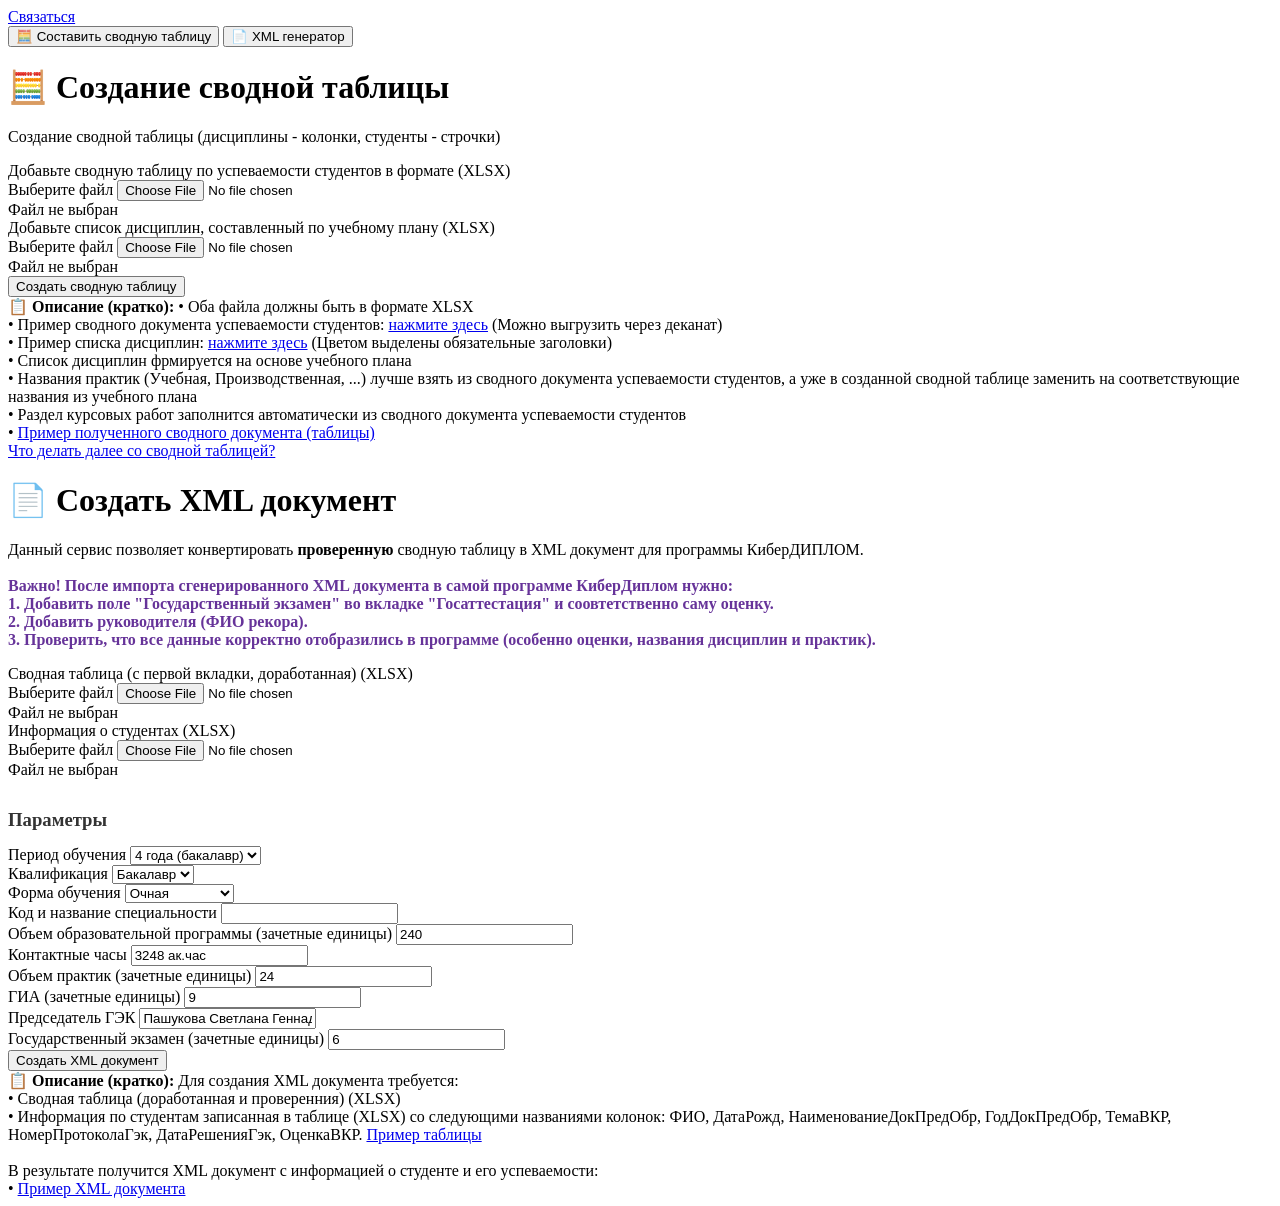
==== commit 139bb485: "instructions update | add contact button" ====
--- a/java-api/target/classes/public/index.html
+++ b/java-api/target/classes/public/index.html
@@ -8,6 +8,7 @@
     </head>
     <body>
         <div class="container">
+            <a href="https://vk.com/konkinna" target="_blank" class="round-button">Связаться</a>
             <!-- Tabs -->
             <div class="tabs">
                 <button class="tab active" onclick="switchTab(0)">
@@ -84,12 +85,12 @@
                     <strong>📋 Описание (кратко):</strong>
                     • Оба файла должны быть в формате XLSX<br />
                     • Пример сводного документа успеваемости студентов:
-                    <a href="https://disk.yandex.ru/d/LvZgJE5FIG193w"
+                    <a href="https://disk.yandex.ru/d/LvZgJE5FIG193w" target="_blank"
                         >нажмите здесь</a
                     >
                     (Можно выгрузить через деканат)<br />
                     • Пример списка дисциплин:
-                    <a href="https://disk.yandex.ru/d/fvnxH2Znt6EZTA"
+                    <a href="https://disk.yandex.ru/d/fvnxH2Znt6EZTA" target="_blank"
                         >нажмите здесь</a
                     >
                     (Цветом выделены обязательные заголовки)<br />
@@ -98,12 +99,15 @@
                     взять из сводного документа успеваемости студентов, а уже в
                     созданной сводной таблице заменить на соответствующие
                     названия из учебного плана<br />
+                    • Раздел курсовых работ заполнится автоматически из сводного документа успеваемости студентов<br />
                     •
-                    <a href="https://disk.yandex.ru/i/SsPhokXMWgzYpg"
+                    <a href="https://disk.yandex.ru/i/SsPhokXMWgzYpg" target="_blank"
                         >Пример полученного сводного документа (таблицы)</a
                     ><br />
-                    •
-                    <a href="about-pivot"
+
+                </div>
+                <div class="info-box">  
+                    <a href="about-pivot" class="text-important"
                         >Что делать далее со сводной таблицей?</a
                     >
                 </div>
@@ -113,14 +117,18 @@
             <div class="tab-content" id="tab-xml">
                 <h1>📄 Создать XML документ</h1>
                 <p class="subtitle">
-                    Конвертировать <strong>проверенную</strong> сводную таблицу
+                    Данный сервис позволяет конвертировать <strong>проверенную</strong> сводную таблицу
                     в XML документ для программы КиберДИПЛОМ.
-                    <br />
+                    <br>
+                    <br>
                     <strong style="color: rebeccapurple"
-                        >Важно: После импорта сгенерированного XML документа в
-                        самой программе КиберДиплом нужно добавить поле
-                        "Государственный экзамен" во вкладке "Госаттестация" и
-                        соовтетственно саму оценку.</strong
+                        >Важно! После импорта сгенерированного XML документа в
+                        самой программе КиберДиплом нужно:<br>
+                        1. Добавить поле "Государственный экзамен" во вкладке "Госаттестация" и
+                        соовтетственно саму оценку.<br>
+                        2. Добавить руководителя (ФИО рекора).<br>
+                        3. Проверить, что все данные корректно отобразились в программе (особенно оценки, названия дисциплин и практик).<br>
+                        </strong
                     >
                 </p>
 
@@ -167,30 +175,6 @@
                         </div>
                     </div>
 
-                    <!--<div class="form-group">
-                        <label for="curriculumFile"
-                            >Учебный план
-                            <span class="optional"
-                                >(или таблица с зачетными единицами по
-                                дисциплин) (XLSX)</span
-                            ></label
-                        >
-                        <div class="file-input-wrapper">
-                            <label class="file-button" id="curriculumLabel">
-                                Выберите файл
-                                <input
-                                    type="file"
-                                    id="curriculumFile"
-                                    accept=".xlsx"
-                                />
-                            </label>
-                        </div>
-                        <div class="file-name" id="curriculumName">
-                            Файл не выбран (optional)
-                        </div>
-                    </div>-->
-
-                    <!-- Configuration -->
                     <h3
                         style="
                             margin-top: 30px;
@@ -238,7 +222,7 @@
                         </div>
 
                         <div class="form-group">
-                            <label for="speciality">Специальность</label>
+                            <label for="speciality">Код и название специальности</label>
                             <input
                                 type="text"
                                 id="speciality"
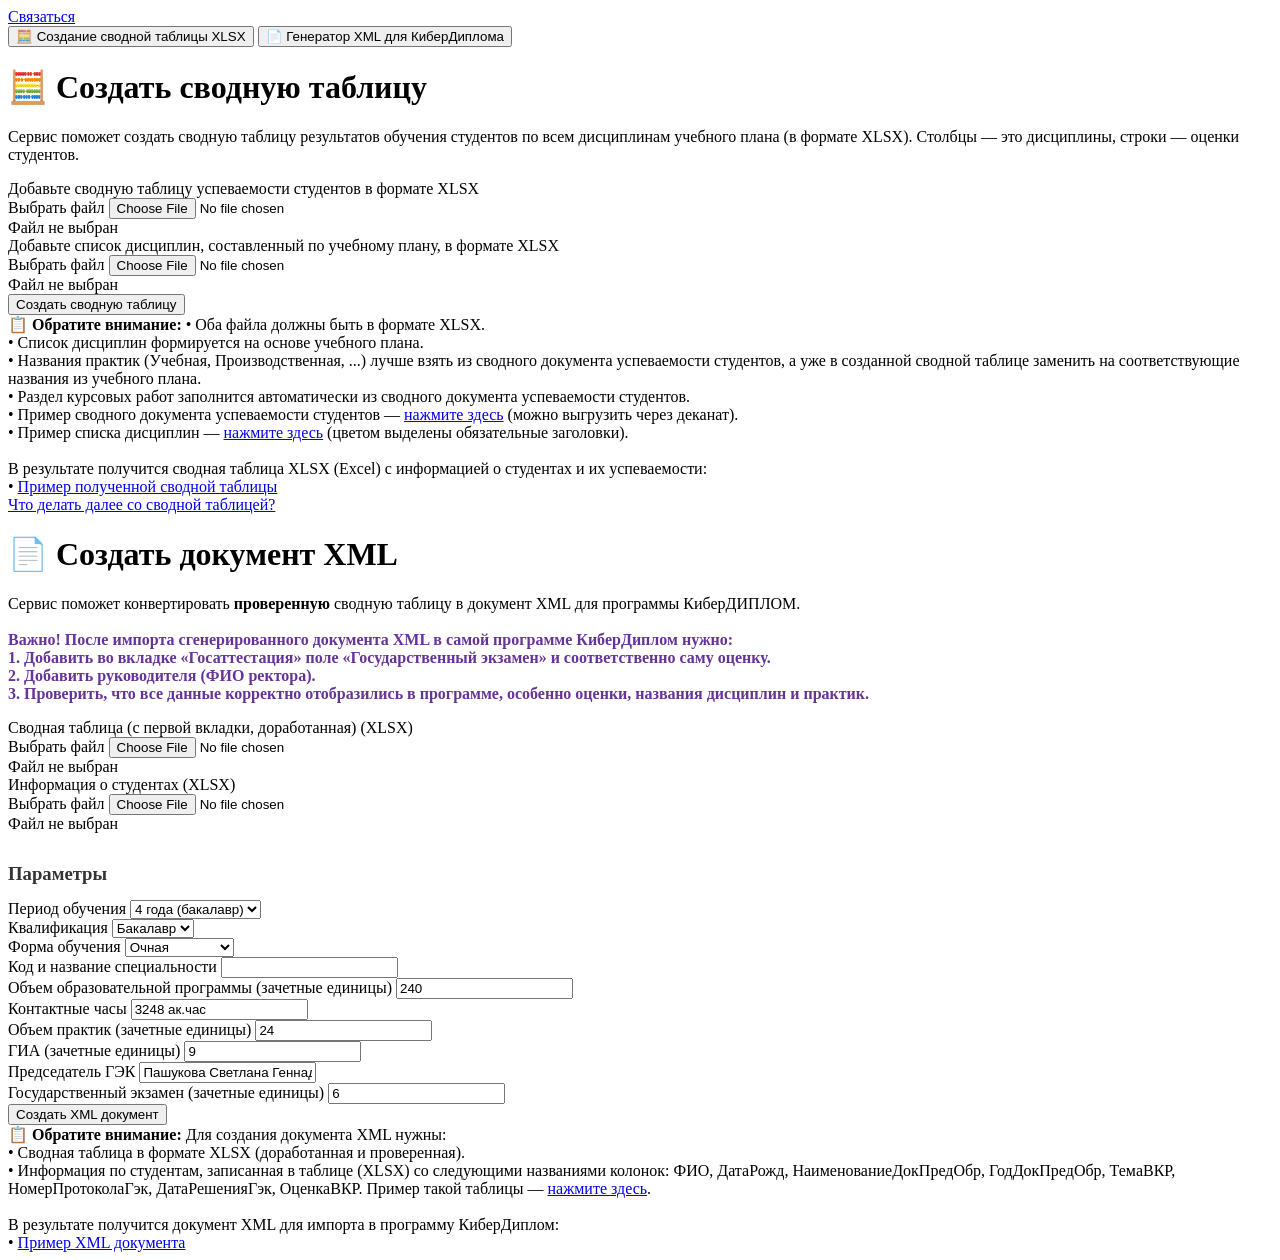
==== commit 9c508671: "UI update" ====
--- a/java-api/target/classes/public/index.html
+++ b/java-api/target/classes/public/index.html
@@ -3,8 +3,11 @@
     <head>
         <meta charset="UTF-8" />
         <meta name="viewport" content="width=device-width, initial-scale=1.0" />
+        <!-- <link rel="icon" type="image/x-icon" href="/imgs/favicon.ico"> -->
+        <link rel="icon" type="image/png" sizes="32x32" href="/imgs/favicon-32x32.png">
+        <link rel="icon" type="image/png" sizes="16x16" href="/imgs/favicon-16x16.png">
         <link rel="stylesheet" href="/styles.css" />
-        <title>Student Score Processing Services</title>
+        <title>РТФ</title>
     </head>
     <body>
         <div class="container">
@@ -12,30 +15,28 @@
             <!-- Tabs -->
             <div class="tabs">
                 <button class="tab active" onclick="switchTab(0)">
-                    &#x1F9EE; Составить сводную таблицу
+                    &#x1F9EE; Создание сводной таблицы XLSX
                 </button>
                 <button class="tab" onclick="switchTab(1)">
-                    📄 XML генератор
+                    📄 Генератор XML для КиберДиплома
                 </button>
             </div>
 
             <!-- Tab 1: Pivot Service -->
             <div class="tab-content active" id="tab-pivot">
-                <h1>&#x1F9EE; Создание сводной таблицы</h1>
+                <h1>&#x1F9EE; Создать сводную таблицу</h1>
                 <p class="subtitle">
-                    Создание сводной таблицы (дисциплины - колонки, студенты -
-                    строчки)
+                    Сервис поможет создать сводную таблицу результатов обучения студентов по всем дисциплинам учебного плана (в формате XLSX). Столбцы — это дисциплины, строки — оценки студентов.
                 </p>
 
                 <form id="pivotForm">
                     <div class="form-group">
                         <label for="scoresFile"
-                            >Добавьте сводную таблицу по успеваемости студентов
-                            в формате (XLSX)</label
+                            >Добавьте сводную таблицу успеваемости студентов в формате XLSX</label
                         >
                         <div class="file-input-wrapper">
                             <label class="file-button" id="scoresLabel">
-                                Выберите файл
+                                Выбрать файл
                                 <input
                                     type="file"
                                     id="scoresFile"
@@ -51,12 +52,11 @@
 
                     <div class="form-group">
                         <label for="disciplinesFile"
-                            >Добавьте список дисциплин, составленный по учебному
-                            плану (XLSX)</label
+                            >Добавьте список дисциплин, составленный по учебному плану, в формате XLSX</label
                         >
                         <div class="file-input-wrapper">
                             <label class="file-button" id="disciplinesLabel">
-                                Выберите файл
+                                Выбрать файл
                                 <input
                                     type="file"
                                     id="disciplinesFile"
@@ -82,27 +82,27 @@
                 <div class="status" id="pivotStatus"></div>
 
                 <div class="info-box">
-                    <strong>📋 Описание (кратко):</strong>
-                    • Оба файла должны быть в формате XLSX<br />
-                    • Пример сводного документа успеваемости студентов:
+                    <strong>📋 Обратите внимание:</strong>
+                    • Оба файла должны быть в формате XLSX.<br />
+                    • Список дисциплин формируется на основе учебного плана.<br />
+                    • Названия практик (Учебная, Производственная, ...) лучше взять из сводного документа успеваемости студентов, а уже в созданной сводной таблице заменить на соответствующие названия из учебного плана.<br />
+                    • Раздел курсовых работ заполнится автоматически из сводного документа успеваемости студентов.<br />
+                    • Пример сводного документа успеваемости студентов — 
                     <a href="https://disk.yandex.ru/d/LvZgJE5FIG193w" target="_blank"
                         >нажмите здесь</a
-                    >
-                    (Можно выгрузить через деканат)<br />
-                    • Пример списка дисциплин:
+                    > (можно выгрузить через деканат).<br />
+                    • Пример списка дисциплин — 
                     <a href="https://disk.yandex.ru/d/fvnxH2Znt6EZTA" target="_blank"
                         >нажмите здесь</a
                     >
-                    (Цветом выделены обязательные заголовки)<br />
-                    • Список дисциплин фрмируется на основе учебного плана<br />
-                    • Названия практик (Учебная, Производственная, ...) лучше
-                    взять из сводного документа успеваемости студентов, а уже в
-                    созданной сводной таблице заменить на соответствующие
-                    названия из учебного плана<br />
-                    • Раздел курсовых работ заполнится автоматически из сводного документа успеваемости студентов<br />
+                    (цветом выделены обязательные заголовки).
+                    <br />
+                    <br />
+                    В результате получится сводная таблица XLSX (Excel) с информацией о студентах и их успеваемости:
+                    <br />
                     •
                     <a href="https://disk.yandex.ru/i/SsPhokXMWgzYpg" target="_blank"
-                        >Пример полученного сводного документа (таблицы)</a
+                        >Пример полученной сводной таблицы</a
                     ><br />
 
                 </div>
@@ -115,19 +115,16 @@
 
             <!-- Tab 2: XML Service -->
             <div class="tab-content" id="tab-xml">
-                <h1>📄 Создать XML документ</h1>
+                <h1>📄 Создать документ XML</h1>
                 <p class="subtitle">
-                    Данный сервис позволяет конвертировать <strong>проверенную</strong> сводную таблицу
-                    в XML документ для программы КиберДИПЛОМ.
+                    Сервис поможет конвертировать <strong>проверенную</strong> сводную таблицу в документ XML для программы КиберДИПЛОМ.
                     <br>
                     <br>
                     <strong style="color: rebeccapurple"
-                        >Важно! После импорта сгенерированного XML документа в
-                        самой программе КиберДиплом нужно:<br>
-                        1. Добавить поле "Государственный экзамен" во вкладке "Госаттестация" и
-                        соовтетственно саму оценку.<br>
-                        2. Добавить руководителя (ФИО рекора).<br>
-                        3. Проверить, что все данные корректно отобразились в программе (особенно оценки, названия дисциплин и практик).<br>
+                        >Важно! После импорта сгенерированного документа XML в самой программе КиберДиплом нужно:<br>
+                        1. Добавить во вкладке «Госаттестация» поле «Государственный экзамен» и соответственно саму оценку.<br>
+                        2. Добавить руководителя (ФИО ректора).<br>
+                        3. Проверить, что все данные корректно отобразились в программе, особенно оценки, названия дисциплин и практик.<br>
                         </strong
                     >
                 </p>
@@ -141,7 +138,7 @@
                         >
                         <div class="file-input-wrapper">
                             <label class="file-button" id="pivotTableLabel">
-                                Выберите файл
+                                Выбрать файл
                                 <input
                                     type="file"
                                     id="pivotTableFile"
@@ -161,7 +158,7 @@
                         >
                         <div class="file-input-wrapper">
                             <label class="file-button" id="studentInfoLabel">
-                                Выберите файл
+                                Выбрать файл
                                 <input
                                     type="file"
                                     id="studentInfoFile"
@@ -332,20 +329,18 @@
                 <div class="status" id="xmlStatus"></div>
 
                 <div class="info-box">
-                    <strong>📋 Описание (кратко):</strong>
-                    Для создания XML документа требуется:<br />
-                    • Сводная таблица (доработанная и проверенния) (XLSX)<br />
-                    • Информация по студентам записанная в таблице (XLSX) со
-                    следующими названиями колонок: ФИО, ДатаРожд,
-                    НаименованиеДокПредОбр, ГодДокПредОбр, ТемаВКР,
-                    НомерПротоколаГэк, ДатаРешенияГэк, ОценкаВКР.
+                    <strong>📋 Обратите внимание:</strong>
+                    Для создания документа XML нужны:<br />
+                    • Сводная таблица в формате XLSX (доработанная и проверенная).<br />
+                    • Информация по студентам, записанная в таблице (XLSX) со следующими названиями колонок: ФИО, ДатаРожд, НаименованиеДокПредОбр, ГодДокПредОбр, ТемаВКР, НомерПротоколаГэк, ДатаРешенияГэк, ОценкаВКР. Пример такой таблицы —
                     <a
                         href="https://disk.yandex.ru/i/TQTYXDOmrLdriQ"
                         target="_blank"
-                        >Пример таблицы</a
-                    ><br /><br />
-                    В результате получится XML документ с информацией о студенте
-                    и его успеваемости:<br />
+                        >нажмите здесь</a
+                    >.
+                    <br />
+                    <br />
+                    В результате получится документ XML для импорта в программу КиберДиплом:<br />
                     •
                     <a
                         href="https://disk.yandex.ru/d/LbtTIGVxPPzm9A"
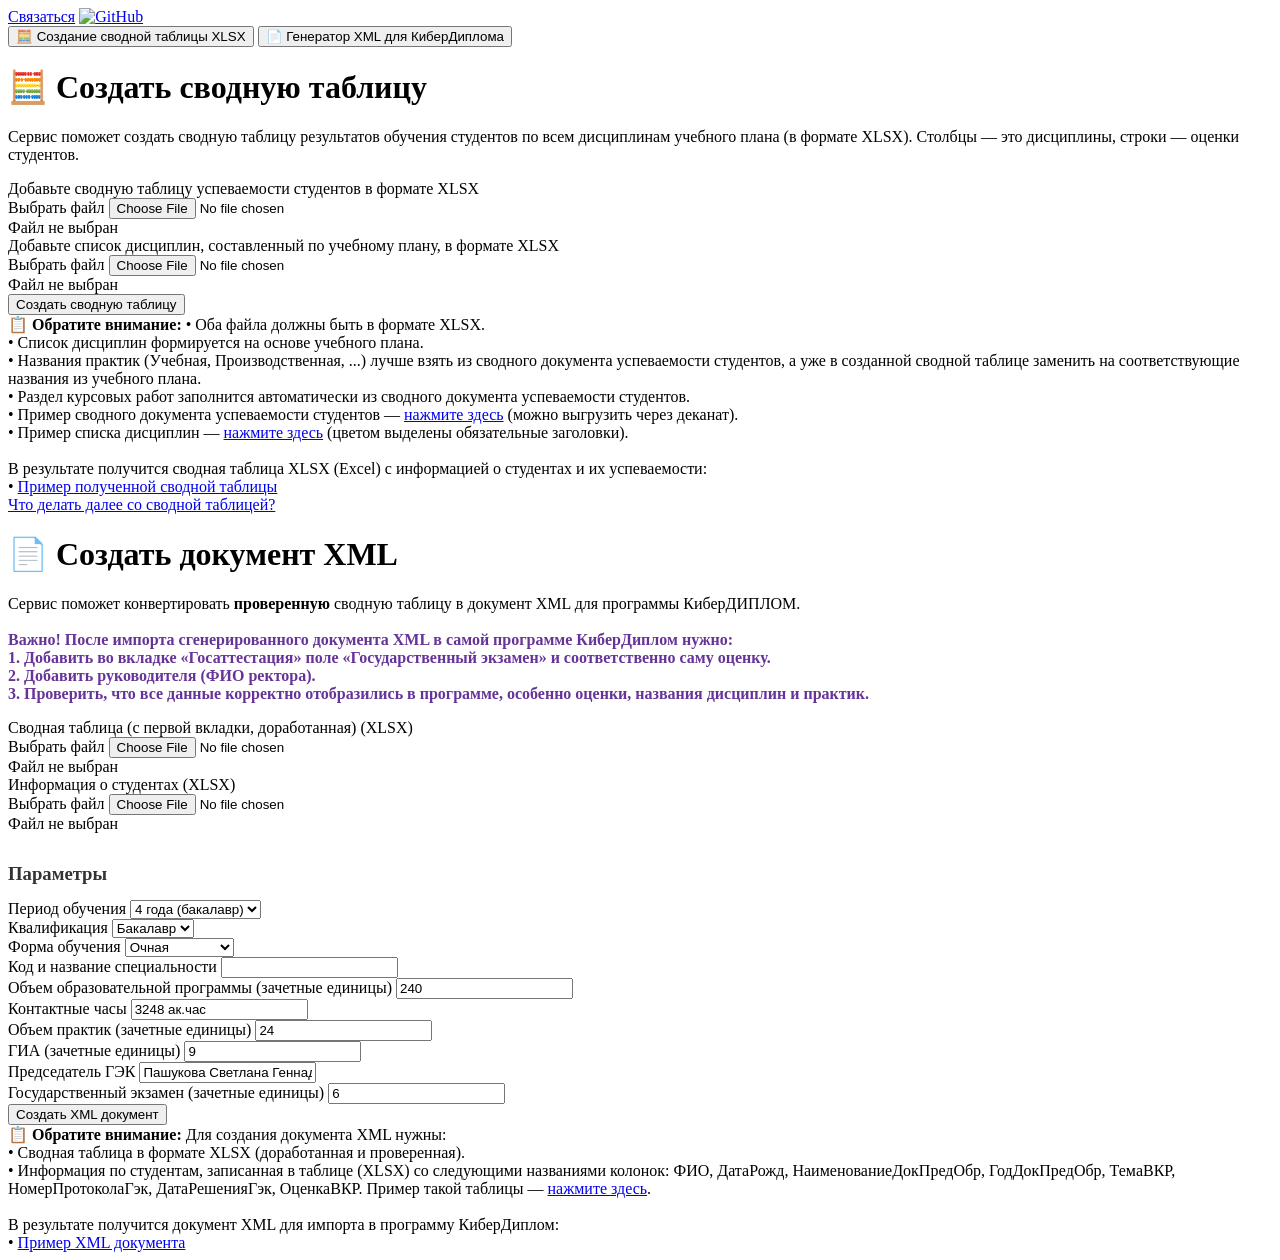
==== commit 3cb86c81: "Add Git logo image to the public images directory" ====
--- a/java-api/target/classes/public/index.html
+++ b/java-api/target/classes/public/index.html
@@ -12,6 +12,10 @@
     <body>
         <div class="container">
             <a href="https://vk.com/konkinna" target="_blank" class="round-button">Связаться</a>
+            <!-- <a href="https://github.com/nikita-konkin/diploma_supplement_service" target="_blank" class="round-button">GIT</a> -->
+            <a href="https://github.com/nikita-konkin/diploma_supplement_service" target="_blank" class="round-button git-button">
+                <img src="/imgs/git-logo.png" alt="GitHub" class="round-image"/>
+            </a>
             <!-- Tabs -->
             <div class="tabs">
                 <button class="tab active" onclick="switchTab(0)">
